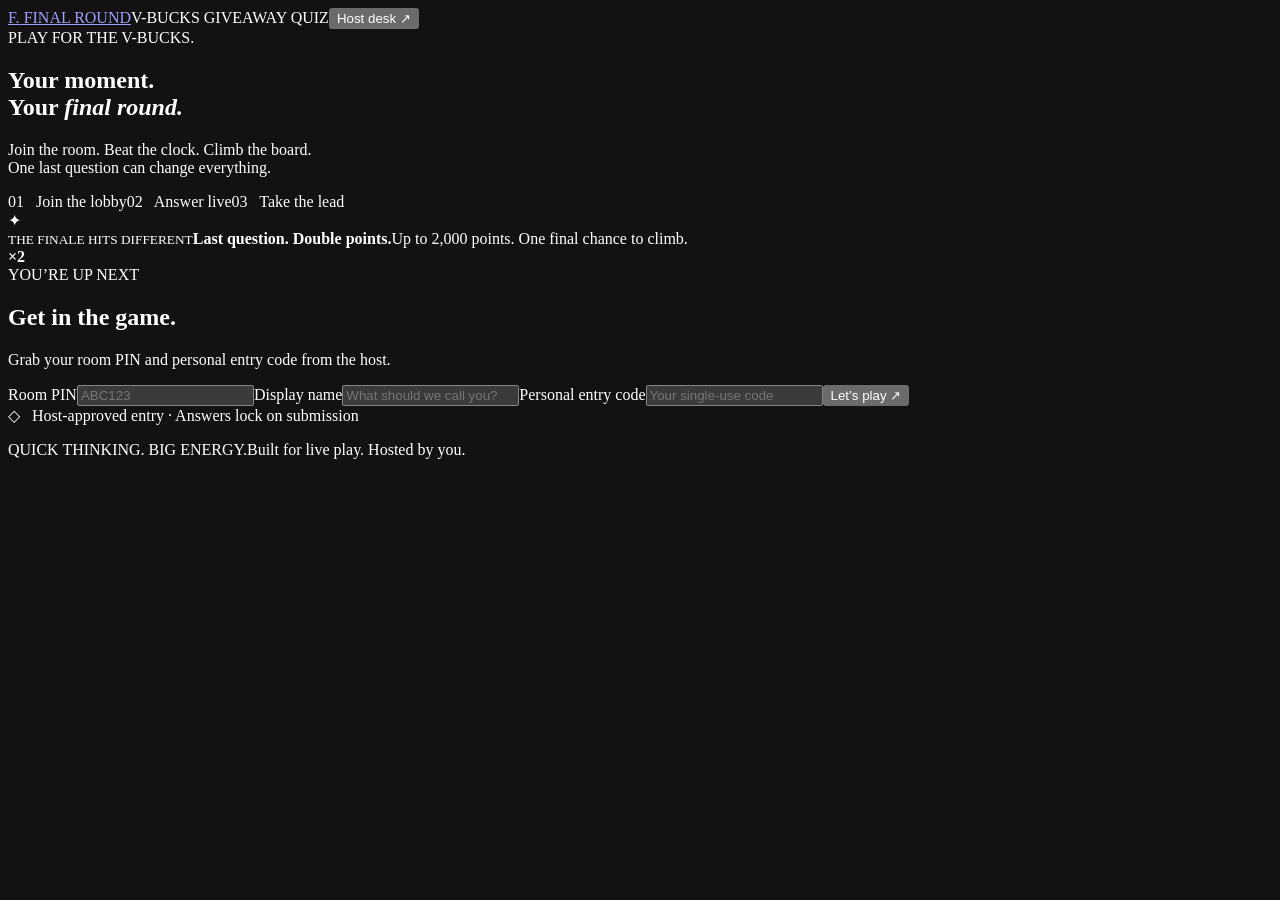
==== docs/index.html @ ccf42972 "Create index.html" ====
<!doctype html>
<html lang="en"><head><meta charset="utf-8"><meta name="viewport" content="width=device-width, initial-scale=1"><meta name="color-scheme" content="dark"><title>Final Round — Giveaway night</title><link rel="stylesheet" href="style.css"></head>
<body><header><a class="brand" href="./"><span class="logo">F.</span> FINAL ROUND</a><span class="pill">V-BUCKS GIVEAWAY QUIZ</span><button id="hostToggle" class="quiet">Host desk ↗</button></header>
<main><section id="landing"><div class="intro"><div class="eyebrow"><i></i> PLAY FOR THE V-BUCKS.</div><h1>Your moment.<br>Your <em>final round.</em></h1><p>Join the room. Beat the clock. Climb the board.<br>One last question can change everything.</p><div class="featureline"><span>01 &nbsp; Join the lobby</span><span>02 &nbsp; Answer live</span><span>03 &nbsp; Take the lead</span></div><div class="finalcard"><span class="star">✦</span><div><small>THE FINALE HITS DIFFERENT</small><strong>Last question. Double points.</strong><span>Up to 2,000 points. One final chance to climb.</span></div><b>×2</b></div></div>
<div class="joincard"><div class="eyebrow">YOU’RE UP NEXT</div><h2>Get in the game.</h2><p>Grab your room PIN and personal entry code from the host.</p><form id="joinForm"><label>Room PIN<input id="pin" placeholder="ABC123" maxlength="6" pattern="[A-Za-z0-9]{6}" required autocomplete="off"></label><label>Display name<input id="name" placeholder="What should we call you?" maxlength="24" minlength="2" required autocomplete="nickname"></label><label>Personal entry code<input id="entry" placeholder="Your single-use code" maxlength="12" required autocomplete="off"></label><button class="primary">Let’s play <span>↗</span></button></form><div class="secure">◇ &nbsp; Host-approved entry · Answers lock on submission</div><p id="setupNote" class="small"></p></div></section>
<section id="host" hidden><div class="sectionhead"><div><div class="eyebrow">THE CONTROL ROOM</div><h1>Host desk.</h1></div><button id="back" class="quiet">← Back to join</button></div><div class="hostgrid"><article class="panel"><h2>Connect your game</h2><label>Backend URL<input id="api" type="url" placeholder="https://final-round-api.example.workers.dev"></label><label>Host key<input id="hostKey" type="password" autocomplete="off" placeholder="Backend secret"></label><label>Room PIN<input id="hostPin" placeholder="ABC123" maxlength="6"></label><label>Event title<input id="eventTitle" value="V-Bucks giveaway" maxlength="80"></label><button id="connect">Open existing room</button><hr><h3>Create a room</h3><p class="small">Load private questions as JSON. Never commit your real answer key to GitHub. Entry codes are required for every player.</p><label>Question JSON<textarea id="questions" rows="7" placeholder='[{"text":"Question?","answers":["A","B","C","D"],"correct":0,"seconds":20}, …]'></textarea></label><button id="sample" class="quiet">Load practice questions</button><button id="create" class="primary">Create room ↗</button></article><article class="panel"><h2>Run of show</h2><ol class="run"><li>Prepare questions and distribute one entry code per person.</li><li>Approve the lobby and confirm the prize rules.</li><li>Start each round. Players get a shared three-second countdown.</li><li>Reveal results, then move to the next question.</li><li>Announce the double-points finale, then start it.</li><li>Export final results and verify the winner before paying.</li></ol><div class="notice">Points determine rank. This site does not collect or pay money. Publish your prize and tie rules before the event.</div><p class="small">Rank: points → correct answers → fastest cumulative response time. Exact metric ties require host review. Names only order the display.</p></article></div></section>
<section id="game" hidden aria-live="polite"><div id="gameBody"></div></section>
<div id="error" role="alert" hidden></div></main><footer><span>QUICK THINKING. BIG ENERGY.</span><span>Built for live play. Hosted by you.</span></footer><script src="config.js"></script><script src="app.js" defer></script></body></html>
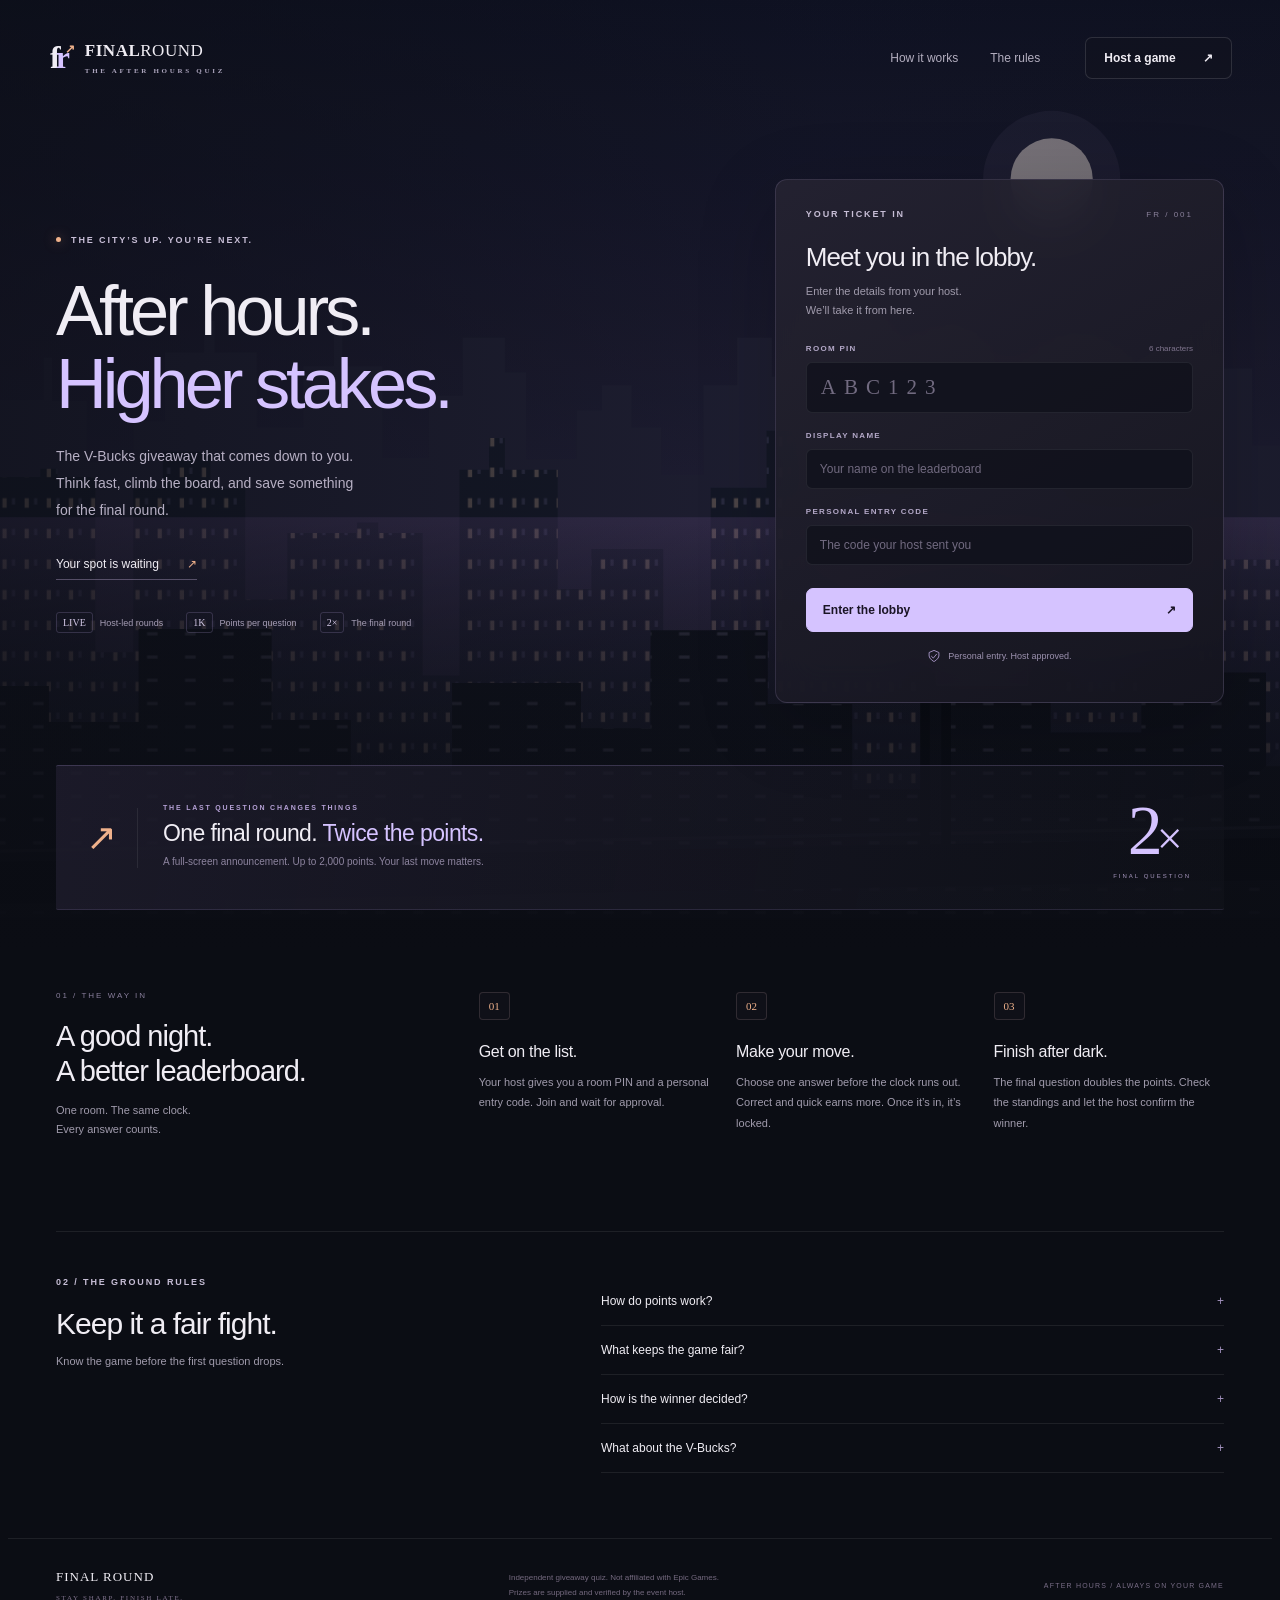
==== commit 8a014898: "Update index.html" ====
--- a/docs/index.html
+++ b/docs/index.html
@@ -1,8 +1,16 @@
 <!doctype html>
-<html lang="en"><head><meta charset="utf-8"><meta name="viewport" content="width=device-width, initial-scale=1"><meta name="color-scheme" content="dark"><title>Final Round — Giveaway night</title><link rel="stylesheet" href="style.css"></head>
-<body><header><a class="brand" href="./"><span class="logo">F.</span> FINAL ROUND</a><span class="pill">V-BUCKS GIVEAWAY QUIZ</span><button id="hostToggle" class="quiet">Host desk ↗</button></header>
-<main><section id="landing"><div class="intro"><div class="eyebrow"><i></i> PLAY FOR THE V-BUCKS.</div><h1>Your moment.<br>Your <em>final round.</em></h1><p>Join the room. Beat the clock. Climb the board.<br>One last question can change everything.</p><div class="featureline"><span>01 &nbsp; Join the lobby</span><span>02 &nbsp; Answer live</span><span>03 &nbsp; Take the lead</span></div><div class="finalcard"><span class="star">✦</span><div><small>THE FINALE HITS DIFFERENT</small><strong>Last question. Double points.</strong><span>Up to 2,000 points. One final chance to climb.</span></div><b>×2</b></div></div>
-<div class="joincard"><div class="eyebrow">YOU’RE UP NEXT</div><h2>Get in the game.</h2><p>Grab your room PIN and personal entry code from the host.</p><form id="joinForm"><label>Room PIN<input id="pin" placeholder="ABC123" maxlength="6" pattern="[A-Za-z0-9]{6}" required autocomplete="off"></label><label>Display name<input id="name" placeholder="What should we call you?" maxlength="24" minlength="2" required autocomplete="nickname"></label><label>Personal entry code<input id="entry" placeholder="Your single-use code" maxlength="12" required autocomplete="off"></label><button class="primary">Let’s play <span>↗</span></button></form><div class="secure">◇ &nbsp; Host-approved entry · Answers lock on submission</div><p id="setupNote" class="small"></p></div></section>
-<section id="host" hidden><div class="sectionhead"><div><div class="eyebrow">THE CONTROL ROOM</div><h1>Host desk.</h1></div><button id="back" class="quiet">← Back to join</button></div><div class="hostgrid"><article class="panel"><h2>Connect your game</h2><label>Backend URL<input id="api" type="url" placeholder="https://final-round-api.example.workers.dev"></label><label>Host key<input id="hostKey" type="password" autocomplete="off" placeholder="Backend secret"></label><label>Room PIN<input id="hostPin" placeholder="ABC123" maxlength="6"></label><label>Event title<input id="eventTitle" value="V-Bucks giveaway" maxlength="80"></label><button id="connect">Open existing room</button><hr><h3>Create a room</h3><p class="small">Load private questions as JSON. Never commit your real answer key to GitHub. Entry codes are required for every player.</p><label>Question JSON<textarea id="questions" rows="7" placeholder='[{"text":"Question?","answers":["A","B","C","D"],"correct":0,"seconds":20}, …]'></textarea></label><button id="sample" class="quiet">Load practice questions</button><button id="create" class="primary">Create room ↗</button></article><article class="panel"><h2>Run of show</h2><ol class="run"><li>Prepare questions and distribute one entry code per person.</li><li>Approve the lobby and confirm the prize rules.</li><li>Start each round. Players get a shared three-second countdown.</li><li>Reveal results, then move to the next question.</li><li>Announce the double-points finale, then start it.</li><li>Export final results and verify the winner before paying.</li></ol><div class="notice">Points determine rank. This site does not collect or pay money. Publish your prize and tie rules before the event.</div><p class="small">Rank: points → correct answers → fastest cumulative response time. Exact metric ties require host review. Names only order the display.</p></article></div></section>
-<section id="game" hidden aria-live="polite"><div id="gameBody"></div></section>
-<div id="error" role="alert" hidden></div></main><footer><span>QUICK THINKING. BIG ENERGY.</span><span>Built for live play. Hosted by you.</span></footer><script src="config.js"></script><script src="app.js" defer></script></body></html>
+<html lang="en"><head><meta charset="utf-8"><meta name="viewport" content="width=device-width, initial-scale=1"><meta name="color-scheme" content="dark"><meta name="referrer" content="no-referrer"><meta http-equiv="Content-Security-Policy" content="default-src 'self'; script-src 'self'; style-src 'self' 'unsafe-inline' https://fonts.googleapis.com; font-src 'self' https://fonts.gstatic.com; img-src 'self' data:; connect-src https: http://localhost:*; base-uri 'self'; form-action 'none'; object-src 'none'"><meta name="description" content="Final Round. A live V-Bucks giveaway quiz after dark. Join your host, beat the clock, and take on the double-points finale."><title>Final Round — After hours. Higher stakes.</title><link rel="stylesheet" href="style.css"></head>
+<body>
+<div class="city-backdrop" aria-hidden="true"><svg viewBox="0 0 1600 900" preserveAspectRatio="xMidYMid slice"><defs><linearGradient id="sky" x2="0" y2="1"><stop stop-color="#101326"/><stop offset=".57" stop-color="#26233d"/><stop offset="1" stop-color="#75566b"/></linearGradient><linearGradient id="fog" x2="0" y2="1"><stop stop-color="#ac79d9" stop-opacity=".18"/><stop offset="1" stop-color="#0b0d16" stop-opacity="0"/></linearGradient><pattern id="windows" width="21" height="29" patternUnits="userSpaceOnUse"><rect width="4" height="9" x="7" y="8" fill="#d5b49a" opacity=".4"/><rect width="3" height="6" x="16" y="8" fill="#9f96d0" opacity=".2"/></pattern><pattern id="grid" width="36" height="22" patternUnits="userSpaceOnUse"><rect x="9" y="5" width="10" height="3" fill="#b8add8" opacity=".24"/></pattern><filter id="glow"><feGaussianBlur stdDeviation="3"/></filter></defs><rect width="1600" height="900" fill="url(#sky)"/><circle cx="1190" cy="170" r="39" fill="#ded5cf" opacity=".64"/><circle cx="1190" cy="170" r="65" fill="#e5c4f0" opacity=".055"/><path d="M0 [base64]" fill="#24243a"/><path d="M0 [base64]" fill="#171b2c"/><path d="M0 [base64]" fill="url(#windows)"/><rect x="0" y="490" width="1600" height="410" fill="url(#fog)"/><path d="M0 713H100V650H240V684H325V596H451V682H526V728H622V647H744V690H810V597H921V667H1001V748H1066V618H1189V694H1275V637H1393V726H1471V666H1600V900H0Z" fill="#10131e"/><path d="M0 713H100V650H240V684H325V596H451V682H526V728H622V647H744V690H810V597H921V667H1001V748H1066V618H1189V694H1275V637H1393V726H1471V666H1600V900H0Z" fill="url(#grid)"/><path d="M0 810L1600 780" stroke="#b0a0cf" stroke-opacity=".13" stroke-width="3"/><path d="M0 840L1600 810" stroke="#060811" stroke-width="40"/><path d="M1070 620V800M1090 620V800M1070 646H1190" stroke="#080b13" stroke-width="9"/><rect x="1080" y="615" width="89" height="35" rx="2" fill="#282039"/><text x="1124" y="638" text-anchor="middle" font-size="15" letter-spacing="4" fill="#e8b9d1" font-family="monospace">AFTER</text><rect x="1081" y="617" width="86" height="32" fill="none" stroke="#e6a2c9" stroke-opacity=".5"/><rect x="1081" y="617" width="86" height="32" fill="none" stroke="#e6a2c9" filter="url(#glow)"/><path d="M0 870H1600V900H0Z" fill="#080a10"/></svg></div>
+<header><a class="brand" href="./" aria-label="Final Round home"><span class="logo">f<span>r</span><i>↗</i></span><span>FINAL<span class="brand-light">ROUND</span><small>THE AFTER HOURS QUIZ</small></span></a><nav aria-label="Main navigation"><a href="#how">How it works</a><a href="#rules">The rules</a></nav><button id="hostToggle" class="quiet">Host a game <span>↗</span></button></header>
+<main>
+<section id="landing"><div class="hero"><div class="intro"><div class="eyebrow"><i></i> THE CITY’S UP. YOU’RE NEXT.</div><h1>After hours.<br><em>Higher stakes.</em></h1><p class="lede">The V-Bucks giveaway that comes down to you.<br>Think fast, climb the board, and save something<br class="desktop"> for the final round.</p><a class="textlink" href="#join">Your spot is waiting <span>↗</span></a><div class="hero-meta"><span><b>LIVE</b> Host-led rounds</span><span><b>1K</b> Points per question</span><span><b>2×</b> The final round</span></div></div>
+<div class="joincard" id="join"><div class="cardtop"><span class="eyebrow">YOUR TICKET IN</span><span class="ticket">FR / 001</span></div><h2>Meet you in the lobby.</h2><p>Enter the details from your host.<br>We’ll take it from here.</p><form id="joinForm"><label for="pin">ROOM PIN <span>6 characters</span></label><input id="pin" placeholder="ABC123" maxlength="6" pattern="[A-Za-z0-9]{6}" required autocomplete="off" spellcheck="false" autocapitalize="characters"><label for="name">DISPLAY NAME</label><input id="name" placeholder="Your name on the leaderboard" maxlength="24" minlength="2" required autocomplete="nickname"><label for="entry">PERSONAL ENTRY CODE</label><input id="entry" placeholder="The code your host sent you" maxlength="12" required autocomplete="off" spellcheck="false" autocapitalize="characters"><button class="primary" id="joinButton">Enter the lobby <span>↗</span></button></form><div class="secure"><svg viewBox="0 0 20 20" aria-hidden="true"><path d="M10 2 17 5v5c0 4-7 8-7 8S3 14 3 10V5Z"/><path d="m6 10 3 3 5-6"/></svg><span>Personal entry. Host approved.</span></div><p id="setupNote" class="connection"></p></div></div>
+<div class="final-strip"><div class="final-icon">↗</div><div class="final-copy"><span class="eyebrow">THE LAST QUESTION CHANGES THINGS</span><h2>One final round. <em>Twice the points.</em></h2><p>A full-screen announcement. Up to 2,000 points. Your last move matters.</p></div><div class="double"><strong>2<span>×</span></strong><span>FINAL QUESTION</span></div></div>
+<section class="how-section" id="how"><div class="sectionlabel"><span>01 / THE WAY IN</span><h2>A good night.<br>A better leaderboard.</h2><p>One room. The same clock.<br>Every answer counts.</p></div><div class="steps"><article><span class="stepno">01</span><h3>Get on the list.</h3><p>Your host gives you a room PIN and a personal entry code. Join and wait for approval.</p></article><article><span class="stepno">02</span><h3>Make your move.</h3><p>Choose one answer before the clock runs out. Correct and quick earns more. Once it’s in, it’s locked.</p></article><article><span class="stepno">03</span><h3>Finish after dark.</h3><p>The final question doubles the points. Check the standings and let the host confirm the winner.</p></article></div></section>
+<section class="rules-section" id="rules"><div><span class="eyebrow">02 / THE GROUND RULES</span><h2>Keep it a fair fight.</h2><p>Know the game before the first question drops.</p></div><div class="accordions"><details><summary>How do points work?<span>+</span></summary><p>A correct answer earns up to 1,000 points. Faster correct answers earn more: points = round((1 − response time ÷ question time ÷ 2) × 1,000). Wrong or missed answers earn zero. The final question uses 2,000 instead.</p></details><details><summary>What keeps the game fair?<span>+</span></summary><p>Personal single-use codes, host approval, shuffled answer positions, server-set deadlines, and one locked submission per round. Correct answers stay private until the reveal. Outside help and extra devices can’t be reliably detected; play on your own.</p></details><details><summary>How is the winner decided?<span>+</span></summary><p>Players rank by points, then correct answers, then fastest total response time. Exact ties require host review. Network delay affects speed scores. The host must announce prize value, eligibility and tie rules before starting.</p></details><details><summary>What about the V-Bucks?<span>+</span></summary><p>The host provides and delivers the prize outside this site. The final round doubles quiz points, not the V-Bucks amount. No payment or Epic Games sign-in is required here. Never share your Epic password or verification codes.</p></details></div></section>
+</section>
+<section id="host" hidden><div class="sectionhead"><div><div class="eyebrow">THE OTHER SIDE OF THE NIGHT</div><h1>Run the room.</h1><p>A quiet desk for a loud finale.</p></div><button id="back" class="quiet">← Back to the lobby</button></div><div class="hostgrid"><article class="panel"><div class="panel-title"><span class="stepno">01</span><h2>Set the scene.</h2></div><label for="eventTitle">EVENT NAME</label><input id="eventTitle" value="V-Bucks after hours" maxlength="80"><label for="hostPin">ROOM PIN</label><div class="inputpair"><input id="hostPin" placeholder="ABC123" maxlength="6" autocomplete="off"><button id="generatePin" class="quiet" type="button">Generate ↻</button></div><details class="connection-settings" open><summary>Host connection <span>+</span></summary><p class="small">Your private host key is kept in this tab’s memory. Keep this screen off stream.</p><label for="api">LIVE SERVER URL</label><input id="api" type="url" placeholder="https://your-live-server.workers.dev"><label for="hostKey">PRIVATE HOST KEY</label><input id="hostKey" type="password" autocomplete="off" placeholder="Enter your private host key"></details><button id="connect" class="quiet full">Resume an existing room ↗</button></article><article class="panel"><div class="panel-title"><span class="stepno">02</span><h2>Build the night.</h2></div><p class="small">Add 2–50 questions. Select the correct answer and a timer for each. Your last question automatically becomes the double-points finale.</p><div class="editor-toolbar"><button id="sample" class="quiet">Use practice questions</button><button id="importQuestions" class="quiet">Import questions</button><input id="questionFile" type="file" accept="application/json,.json" hidden></div><div id="questionEditor"></div><button id="addQuestion" class="quiet full">+ Add a question</button><div class="editor-bottom"><span id="questionCount" class="small"></span><button id="create" class="primary">Open the lobby <span>↗</span></button></div></article></div><div class="host-note"><span>◇</span><p>Create your lobby, give each person one entry code, approve the list, and start the quiz. Confirm the V-Bucks prize and tie rules with your players first.</p></div></section>
+<section id="game" hidden aria-live="polite"><div id="connectionStatus" class="connection-state" role="status"></div><div id="gameBody"></div></section>
+<div id="error" role="alert" hidden><span id="errorText"></span><button id="dismissError" aria-label="Dismiss message">×</button></div></main>
+<footer><a class="footer-brand" href="./">FINAL ROUND<span>STAY SHARP. FINISH LATE.</span></a><p>Independent giveaway quiz. Not affiliated with Epic Games.<br>Prizes are supplied and verified by the event host.</p><span class="footer-time">AFTER HOURS / ALWAYS ON YOUR GAME</span></footer><script src="config.js"></script><script src="app.js" defer></script></body></html>
--- a/docs/style.css
+++ b/docs/style.css
@@ -0,0 +1,2 @@
+@import url('https://fonts.googleapis.com/css2?family=DM+Sans:wght@400;500;600;700&family=Space+Grotesk:wght@400;500;600;700&display=swap');
+:root{font-family:'DM Sans',sans-serif;background:#0b0d14;color:#f0edf4;--accent:#d5c3ff;--lime:var(--accent);--orange:#efb18b;--muted:#a09bac;--line:#ffffff14;--panel:#14151eea;color-scheme:dark}*{box-sizing:border-box}html{scroll-behavior:smooth;scroll-padding-top:25px}body{margin:0;background:#0b0d14}button,input,textarea,select{font:inherit}button,a,input,textarea,select,summary{outline-offset:5px}button:focus-visible,a:focus-visible,summary:focus-visible{outline:2px solid var(--accent)}button{cursor:pointer;border:1px solid #ffffff20;background:#242331;color:#f0edf4;border-radius:7px;padding:13px 18px;font-size:13px;font-weight:600;transition:background .18s,transform .18s}button:hover{background:#343044;transform:translateY(-1px)}button:disabled{opacity:.45;cursor:default;transform:none}a{color:inherit;text-decoration:none}[hidden]{display:none!important}.city-backdrop{position:absolute;inset:0 0 auto;height:950px;overflow:hidden;pointer-events:none}.city-backdrop svg{width:100%;height:100%;opacity:.9}.city-backdrop:after{content:'';position:absolute;inset:0;background:linear-gradient(90deg,#0b0d149c,#0b0d1420 65%,#0b0d1440),linear-gradient(0deg,#0b0d14 0%,transparent 45%)}header{height:116px;max-width:1360px;margin:auto;padding:30px 48px;display:flex;align-items:center;position:relative;gap:45px}.brand{display:flex;align-items:center;gap:13px;font-family:'Space Grotesk';font-size:17px;font-weight:700;letter-spacing:.5px}.brand-light{font-weight:400}.brand small{display:block;font-family:'DM Sans';font-size:7px;letter-spacing:2.7px;color:#aaa3bb;margin-top:6px}.logo{position:relative;display:flex;align-items:center;font-size:32px;letter-spacing:-5px;padding:0 7px 3px 2px;line-height:40px}.logo span{color:var(--accent)}.logo i{font-style:normal;font-size:12px;position:absolute;right:-3px;top:-8px;letter-spacing:0;color:var(--orange)}nav{margin-left:auto;display:flex;gap:32px;font-size:12px;color:#b3aebf}nav a:hover{color:#fff}.quiet{background:#12131d55;border-color:#ffffff20;font-size:12px}.quiet:hover{background:#2c2738}.quiet span{margin-left:24px}main{max-width:1264px;margin:auto;padding:25px 48px 0;position:relative}.hero{display:grid;grid-template-columns:1.4fr 1fr;gap:90px;align-items:center;min-height:620px;padding:35px 0 55px}.intro{padding-bottom:14px}.eyebrow{font-size:9px;font-weight:600;letter-spacing:1.9px;color:#c7bed6;display:flex;align-items:center;gap:10px}.eyebrow i{height:5px;width:5px;border-radius:50%;background:var(--orange);box-shadow:0 0 12px #ffb58680}h1,h2,h3{font-family:'Space Grotesk',sans-serif;font-weight:500}h1{font-size:clamp(50px,5.5vw,76px);line-height:1.04;letter-spacing:-4px;margin:29px 0 23px}h1 em{font-style:normal;color:var(--accent)}p{font-size:14px;line-height:1.8;color:var(--muted)}.lede{font-size:14px;line-height:1.9;color:#b7b0c4}.textlink{display:inline-flex;gap:28px;font-size:12px;border-bottom:1px solid #b3a4cb66;padding:8px 0;margin:12px 0 32px}.textlink span{color:var(--orange)}.hero-meta{display:flex;gap:23px;font-size:9px;color:#a49cb4}.hero-meta span{display:flex;align-items:center;gap:7px}.hero-meta b{font-family:'Space Grotesk';font-size:10px;font-weight:500;color:#d1c6e4;border:1px solid #9383b344;padding:4px 6px;border-radius:3px}.joincard{background:linear-gradient(150deg,#252331ec,#15151feb);border:1px solid #b3a3d52e;border-radius:12px;padding:29px 30px;box-shadow:0 20px 80px #0003;backdrop-filter:blur(20px)}.cardtop{display:flex;align-items:center;justify-content:space-between}.ticket{font-size:8px;color:#8a819b;letter-spacing:2px}.joincard h2{font-size:26px;letter-spacing:-1px;margin:23px 0 9px}.joincard>p{font-size:11px;line-height:1.7;margin:0 0 24px}.joincard label,label{display:block;font-size:8px;font-weight:600;letter-spacing:1.3px;color:#b4a9c8;margin:18px 0 9px}label>span{float:right;text-transform:none;font-size:8px;letter-spacing:0;font-weight:400;color:#80768f}input,textarea,select{display:block;width:100%;background:#10111bbb;border:1px solid #ffffff13;border-radius:6px;padding:12px 13px;color:#e9e3f5;font-size:12px}input::placeholder,textarea::placeholder{color:#716a80}#pin{text-transform:uppercase;font-family:'Space Grotesk';font-size:21px;letter-spacing:8px;padding:12px 14px}input:focus,textarea:focus,select:focus{outline:1px solid #d5c3ff88;border-color:#d5c3ff88}.primary{background:var(--accent);border-color:var(--accent);color:#1a1425;display:flex;align-items:center;justify-content:space-between;gap:32px}.primary:hover{background:#e2d6ff}.joincard .primary{width:100%;margin-top:23px;font-size:12px;padding:14px 16px}.secure{display:flex;align-items:center;justify-content:center;gap:7px;font-size:9px;color:#9c92af;margin-top:17px}.secure svg{width:14px;height:14px;fill:none;stroke:#b6a2d7;stroke-width:1.2}.connection{font-size:9px!important;text-align:center;margin:10px 0 0!important;color:#8f839f!important}.final-strip{display:flex;align-items:center;gap:25px;border-top:1px solid #b29cdd3b;border-bottom:1px solid #b29cdd26;background:linear-gradient(100deg,#232032aa,#12141c88);padding:30px 33px;margin:4px 0 74px;border-radius:2px}.final-icon{font-size:37px;color:var(--orange);width:49px;height:60px;display:flex;align-items:center;justify-content:center;border-right:1px solid var(--line);padding-right:24px}.final-copy .eyebrow{font-size:7px;letter-spacing:1.8px;color:#b5a1d6}.final-copy h2{font-size:23px;letter-spacing:-.6px;margin:9px 0 6px}.final-copy h2 em{font-style:normal;color:var(--accent)}.final-copy p{font-size:10px;margin:0;color:#8d849f}.double{margin-left:auto;display:grid;text-align:center}.double strong{font-family:'Space Grotesk';font-weight:400;font-size:70px;color:var(--accent);letter-spacing:-6px;line-height:1}.double strong span{font-size:46px}.double>span{font-size:6px;letter-spacing:2px;color:#a898c0;margin-top:7px}.how-section{display:grid;grid-template-columns:1fr 2fr;gap:50px;margin-bottom:80px}.sectionlabel>span{font-size:8px;letter-spacing:2px;color:#887e9b}.sectionlabel h2{font-size:29px;letter-spacing:-1px;line-height:1.2;margin:17px 0 12px}.sectionlabel p{font-size:11px}.steps{display:grid;grid-template-columns:repeat(3,1fr);gap:27px;padding-top:8px}.stepno{font-family:'Space Grotesk';font-size:11px;color:var(--orange);border:1px solid #d2b2b02b;background:#d6a1c206;padding:7px 9px;border-radius:4px;display:inline-block}.steps h3{font-size:16px;letter-spacing:-.3px;margin:23px 0 10px}.steps p{font-size:11px;line-height:1.85}.rules-section{border-top:1px solid var(--line);display:grid;grid-template-columns:1fr 1.4fr;gap:100px;padding:45px 0 65px}.rules-section h2{font-size:30px;letter-spacing:-1px;margin:20px 0 10px}.rules-section>div>p{font-size:11px}.accordions details{border-bottom:1px solid var(--line)}summary{list-style:none;cursor:pointer;display:flex;justify-content:space-between;align-items:center;gap:20px;padding:17px 0;font-size:12px}summary::-webkit-details-marker{display:none}summary span{color:#a392be}details[open]>summary span{transform:rotate(45deg)}details p{font-size:11px;margin-top:0;line-height:1.85}.sectionhead{display:flex;align-items:center;justify-content:space-between;margin:25px 0 35px}.sectionhead h1{font-size:54px;letter-spacing:-2px;margin:18px 0 12px}.sectionhead p{margin:0;font-size:12px}.hostgrid{display:grid;grid-template-columns:.8fr 1.2fr;gap:24px;align-items:start}.panel{border:1px solid #b19ad72b;background:#14151eea;border-radius:12px;padding:28px;backdrop-filter:blur(18px)}.panel-title{display:flex;align-items:center;gap:13px;margin-bottom:23px}.panel-title h2{font-size:23px;letter-spacing:-.6px;margin:0}.panel button{margin-top:9px}.panel .small{font-size:11px!important}.inputpair{display:flex;gap:9px}.inputpair button{margin:0;white-space:nowrap}.inputpair input{letter-spacing:3px;text-transform:uppercase}.connection-settings{margin-top:22px;border-top:1px solid var(--line);padding-bottom:16px}.connection-settings summary{color:#c1b4d4}.full{width:100%}.editor-toolbar{display:flex;gap:8px;margin:15px 0 22px}.editor-toolbar button{font-size:10px;padding:9px 11px}.question-edit{border:1px solid var(--line);padding:17px;border-radius:8px;background:#0c0f1780;margin:16px 0}.qheading{display:flex;align-items:center;justify-content:space-between}.qheading strong{font-family:'Space Grotesk';font-size:12px;font-weight:500}.qheading .qremove{padding:2px 8px;background:transparent;border:0;margin:0;color:#b1a3c1}.qtag{font-size:7px;letter-spacing:1px;color:var(--orange);margin-left:8px}.qanswers{display:grid;grid-template-columns:1fr 1fr;gap:8px;margin:12px 0}.qanswer{display:flex;align-items:center;border:1px solid var(--line);border-radius:5px;background:#10131b}.qanswer:has(input[type=radio]:checked){border-color:#b29adc88;background:#2c233b}.qanswer input[type=radio]{width:13px;margin:0 0 0 10px;accent-color:#cfb5ff}.qanswer input[type=text]{border:0;background:transparent;padding:10px;font-size:10px}.qfooter{display:flex;align-items:center;justify-content:space-between;font-size:8px;color:#8c7f9f;gap:10px}.qfooter select{width:95px;padding:7px;font-size:10px}.editor-bottom{display:flex;justify-content:space-between;align-items:center;border-top:1px solid var(--line);margin-top:20px;padding-top:15px}.small{font-size:12px!important}.host-note{display:flex;align-items:center;gap:18px;margin:22px 0 55px;border:1px solid var(--line);padding:13px 20px;background:#13141c}.host-note span{font-size:25px;color:var(--accent)}.host-note p{font-size:11px;margin:0}.connection-state{font-size:10px;color:#aea2bf;min-height:16px;text-align:right}.topline{display:flex;justify-content:space-between;align-items:center;color:#a89dbb;font-size:11px;margin:24px 0;border-bottom:1px solid var(--line);padding-bottom:20px}.topline b{color:var(--accent);letter-spacing:2px}.center{text-align:center;padding:45px 0}.center .eyebrow{justify-content:center}.center h1{letter-spacing:-2px}.center p{color:#a99cba}.huge{font-family:'Space Grotesk';font-weight:400;font-size:clamp(90px,17vw,180px);color:var(--accent);line-height:1}.finale{background:radial-gradient(ellipse,#8d66d033,transparent 65%);animation:arrive .6s ease-out}.finale h1{font-size:clamp(44px,7vw,85px);text-shadow:0 0 80px #ba8dff30}.pill{display:inline-block;border:1px solid #b79acb40;font-size:8px;letter-spacing:2px;padding:10px 15px;border-radius:20px;color:#b6a0ca}.question{font-size:clamp(27px,4vw,46px);letter-spacing:-1.5px;text-align:center;max-width:900px;margin:45px auto}.answers{display:grid;grid-template-columns:1fr 1fr;gap:16px;margin:32px auto}.answer{min-height:100px;text-align:left;display:flex;align-items:center;gap:20px;background:#1b1a28ee;font-size:17px;border:1px solid #b39bd43b;backdrop-filter:blur(12px)}.answer:hover{background:#32283f}.answer span{color:var(--accent);font-size:25px}.answer:nth-child(2) span{color:var(--orange)}.answer:nth-child(3) span{color:#9cc7d5}.answer:nth-child(4) span{color:#daa2bf}.timer{height:4px;background:#292333;border-radius:9px;overflow:hidden}.timer div{height:100%;background:linear-gradient(90deg,var(--accent),var(--orange));transition:width .15s linear}.board{max-width:760px;margin:25px auto;background:#10121bcc;border:1px solid var(--line);border-radius:10px;overflow:hidden;backdrop-filter:blur(20px)}.rankrow{display:flex;align-items:center;gap:24px;padding:18px 23px;border-bottom:1px solid var(--line);font-size:15px}.rankrow:first-child{background:linear-gradient(90deg,#4b35546b,#29203340);color:var(--accent)}.rankrow:last-child{border:0}.rankrow>span:first-child{font-family:'Space Grotesk';color:#8f7fa4;font-size:12px}.rankrow strong{margin-left:auto;font-family:'Space Grotesk';font-weight:500}.roster{display:flex;gap:10px;flex-wrap:wrap}.player{border:1px solid var(--line);background:#171823;padding:10px 16px;border-radius:8px;font-size:13px}.player button{padding:7px;margin-left:8px;font-size:10px}.codegrid{display:flex;gap:10px;flex-wrap:wrap;margin:20px 0}.codegrid code{background:#272033;color:#cfb8ee;border-radius:5px;padding:10px;user-select:all}.hostactions{display:flex;justify-content:center;flex-wrap:wrap;gap:12px;margin:28px 0 60px}#game{min-height:640px}#error{position:fixed;bottom:24px;left:50%;transform:translateX(-50%);display:flex;align-items:center;gap:18px;background:#302233;border:1px solid #ba82a888;color:#f6e8f2;padding:15px 17px 15px 23px;border-radius:9px;max-width:90vw;font-size:12px;box-shadow:0 10px 50px #0006;z-index:10}#error button{background:transparent;border:0;padding:3px 7px;font-size:20px}.footer-brand{font-family:'Space Grotesk';font-size:13px;letter-spacing:1px}.footer-brand span{display:block;font-size:7px;color:#82748f;letter-spacing:1.7px;margin-top:9px}footer{max-width:1264px;margin:auto;padding:30px 48px;border-top:1px solid var(--line);position:relative;display:flex;align-items:center;justify-content:space-between;gap:30px}footer p{font-size:8px;margin:0;color:#74697f}.footer-time{font-size:7px;letter-spacing:1.2px;color:#796d87}@keyframes arrive{from{opacity:0;transform:translateY(15px)}to{opacity:1;transform:none}}@media(min-width:1600px){.city-backdrop svg{transform:scale(1.05);transform-origin:top}.hero{min-height:650px}}@media(max-width:1000px){header{padding:25px;gap:24px}main{padding:20px 25px 0}.hero{gap:40px;grid-template-columns:1.15fr 1fr}.joincard{padding:25px}.hero-meta{gap:12px;font-size:8px}.how-section{gap:30px;grid-template-columns:1fr 2fr}.steps{gap:18px}.rules-section{gap:50px}.footer-time{display:none}h1{font-size:61px;letter-spacing:-3px}.final-copy h2{font-size:21px}.brand{font-size:15px}nav{gap:20px}.hostgrid{grid-template-columns:.8fr 1.2fr}.panel{padding:22px}}@media(max-width:720px){header{height:95px;padding:22px}.brand{font-size:13px;gap:9px}.brand small{font-size:6px;letter-spacing:1.7px}.logo{font-size:29px}nav{display:none}header>.quiet{margin-left:auto;padding:10px;font-size:10px}.quiet span{margin-left:8px}main{padding:12px 22px 0}.hero{grid-template-columns:1fr;gap:33px;padding:30px 0 35px}.intro{padding:0}.intro h1{font-size:64px;letter-spacing:-3.5px;margin:25px 0}.lede{font-size:13px}.textlink{margin:7px 0 25px}.hero-meta{gap:20px}.joincard{padding:26px;border-color:#b3a3d544}.joincard h2{font-size:27px}.city-backdrop{height:1100px}.city-backdrop svg{width:200%;margin-left:-75%}.city-backdrop:after{background:linear-gradient(0deg,#0b0d14,transparent 70%),linear-gradient(90deg,#0b0d1470,#0b0d1430)}.final-strip{padding:23px 18px;gap:15px;margin-bottom:49px}.final-icon{display:none}.final-copy .eyebrow{font-size:6px;letter-spacing:1.2px}.final-copy h2{font-size:18px;line-height:1.35;max-width:250px}.final-copy h2 em{display:block}.final-copy p{font-size:9px;max-width:240px}.double strong{font-size:56px}.double strong span{font-size:36px}.double>span{font-size:5px;letter-spacing:1px}.how-section{grid-template-columns:1fr;gap:15px;margin-bottom:45px}.sectionlabel h2{font-size:29px}.sectionlabel h2 br{display:none}.sectionlabel p{display:none}.steps{gap:18px}.steps h3{font-size:14px;margin-top:18px}.steps p{font-size:10px}.rules-section{grid-template-columns:1fr;gap:15px;padding:30px 0 40px}.rules-section h2{font-size:27px}.rules-section>div>p{margin-bottom:0}.rules-section .eyebrow{font-size:8px}footer{padding:25px 22px;gap:20px;align-items:start}footer p{font-size:7px;max-width:190px}.footer-brand{font-size:11px}.footer-brand span{font-size:5px}.hostgrid{grid-template-columns:1fr}.sectionhead{align-items:start;margin-top:25px}.sectionhead h1{font-size:43px}.sectionhead .eyebrow{font-size:7px}.sectionhead button{font-size:9px;padding:9px;margin-top:20px}.sectionhead p{font-size:11px}.answers{grid-template-columns:1fr;gap:10px}.answer{min-height:75px;font-size:15px}.center{padding:32px 0}.center h1{font-size:45px;letter-spacing:-2px}.topline{font-size:9px;gap:10px}.rankrow{font-size:13px;padding:16px}.hostactions{gap:8px}.hostactions button{font-size:11px}.qanswers{grid-template-columns:1fr}.question-edit{padding:13px}.editor-toolbar{flex-wrap:wrap}.editor-bottom{gap:12px}.editor-bottom .primary{font-size:11px;gap:18px}}@media(prefers-reduced-motion:reduce){html{scroll-behavior:auto}*,*:before,*:after{animation:none!important;transition:none!important}}
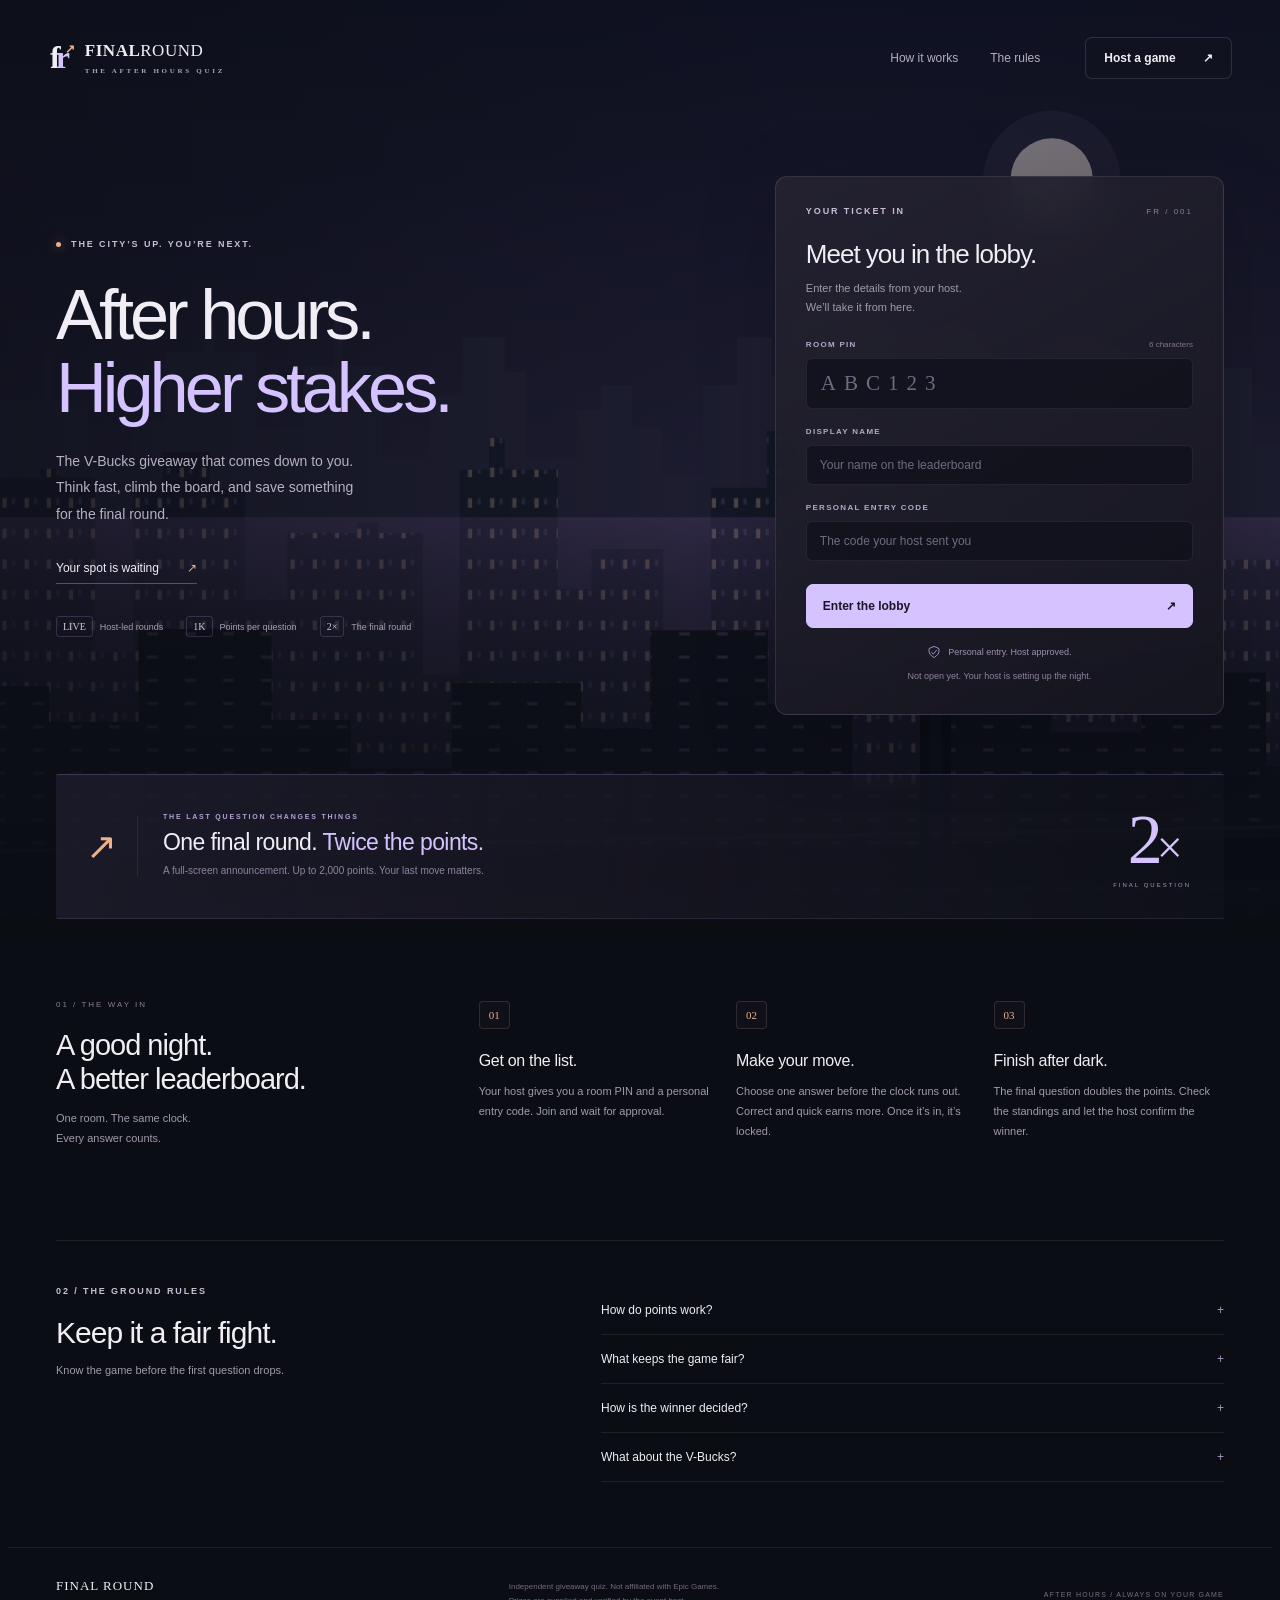
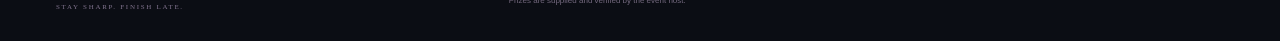
==== commit 58a3efc7: "Update index.html" ====
--- a/docs/index.html
+++ b/docs/index.html
@@ -11,6 +11,6 @@
 <section class="rules-section" id="rules"><div><span class="eyebrow">02 / THE GROUND RULES</span><h2>Keep it a fair fight.</h2><p>Know the game before the first question drops.</p></div><div class="accordions"><details><summary>How do points work?<span>+</span></summary><p>A correct answer earns up to 1,000 points. Faster correct answers earn more: points = round((1 − response time ÷ question time ÷ 2) × 1,000). Wrong or missed answers earn zero. The final question uses 2,000 instead.</p></details><details><summary>What keeps the game fair?<span>+</span></summary><p>Personal single-use codes, host approval, shuffled answer positions, server-set deadlines, and one locked submission per round. Correct answers stay private until the reveal. Outside help and extra devices can’t be reliably detected; play on your own.</p></details><details><summary>How is the winner decided?<span>+</span></summary><p>Players rank by points, then correct answers, then fastest total response time. Exact ties require host review. Network delay affects speed scores. The host must announce prize value, eligibility and tie rules before starting.</p></details><details><summary>What about the V-Bucks?<span>+</span></summary><p>The host provides and delivers the prize outside this site. The final round doubles quiz points, not the V-Bucks amount. No payment or Epic Games sign-in is required here. Never share your Epic password or verification codes.</p></details></div></section>
 </section>
 <section id="host" hidden><div class="sectionhead"><div><div class="eyebrow">THE OTHER SIDE OF THE NIGHT</div><h1>Run the room.</h1><p>A quiet desk for a loud finale.</p></div><button id="back" class="quiet">← Back to the lobby</button></div><div class="hostgrid"><article class="panel"><div class="panel-title"><span class="stepno">01</span><h2>Set the scene.</h2></div><label for="eventTitle">EVENT NAME</label><input id="eventTitle" value="V-Bucks after hours" maxlength="80"><label for="hostPin">ROOM PIN</label><div class="inputpair"><input id="hostPin" placeholder="ABC123" maxlength="6" autocomplete="off"><button id="generatePin" class="quiet" type="button">Generate ↻</button></div><details class="connection-settings" open><summary>Host connection <span>+</span></summary><p class="small">Your private host key is kept in this tab’s memory. Keep this screen off stream.</p><label for="api">LIVE SERVER URL</label><input id="api" type="url" placeholder="https://your-live-server.workers.dev"><label for="hostKey">PRIVATE HOST KEY</label><input id="hostKey" type="password" autocomplete="off" placeholder="Enter your private host key"></details><button id="connect" class="quiet full">Resume an existing room ↗</button></article><article class="panel"><div class="panel-title"><span class="stepno">02</span><h2>Build the night.</h2></div><p class="small">Add 2–50 questions. Select the correct answer and a timer for each. Your last question automatically becomes the double-points finale.</p><div class="editor-toolbar"><button id="sample" class="quiet">Use practice questions</button><button id="importQuestions" class="quiet">Import questions</button><input id="questionFile" type="file" accept="application/json,.json" hidden></div><div id="questionEditor"></div><button id="addQuestion" class="quiet full">+ Add a question</button><div class="editor-bottom"><span id="questionCount" class="small"></span><button id="create" class="primary">Open the lobby <span>↗</span></button></div></article></div><div class="host-note"><span>◇</span><p>Create your lobby, give each person one entry code, approve the list, and start the quiz. Confirm the V-Bucks prize and tie rules with your players first.</p></div></section>
-<section id="game" hidden aria-live="polite"><div id="connectionStatus" class="connection-state" role="status"></div><div id="gameBody"></div></section>
+<section id="game" hidden aria-live="polite"><button id="exitGame" class="quiet">← Join another room</button><div id="connectionStatus" class="connection-state" role="status"></div><div id="gameBody"></div></section>
 <div id="error" role="alert" hidden><span id="errorText"></span><button id="dismissError" aria-label="Dismiss message">×</button></div></main>
 <footer><a class="footer-brand" href="./">FINAL ROUND<span>STAY SHARP. FINISH LATE.</span></a><p>Independent giveaway quiz. Not affiliated with Epic Games.<br>Prizes are supplied and verified by the event host.</p><span class="footer-time">AFTER HOURS / ALWAYS ON YOUR GAME</span></footer><script src="config.js"></script><script src="app.js" defer></script></body></html>
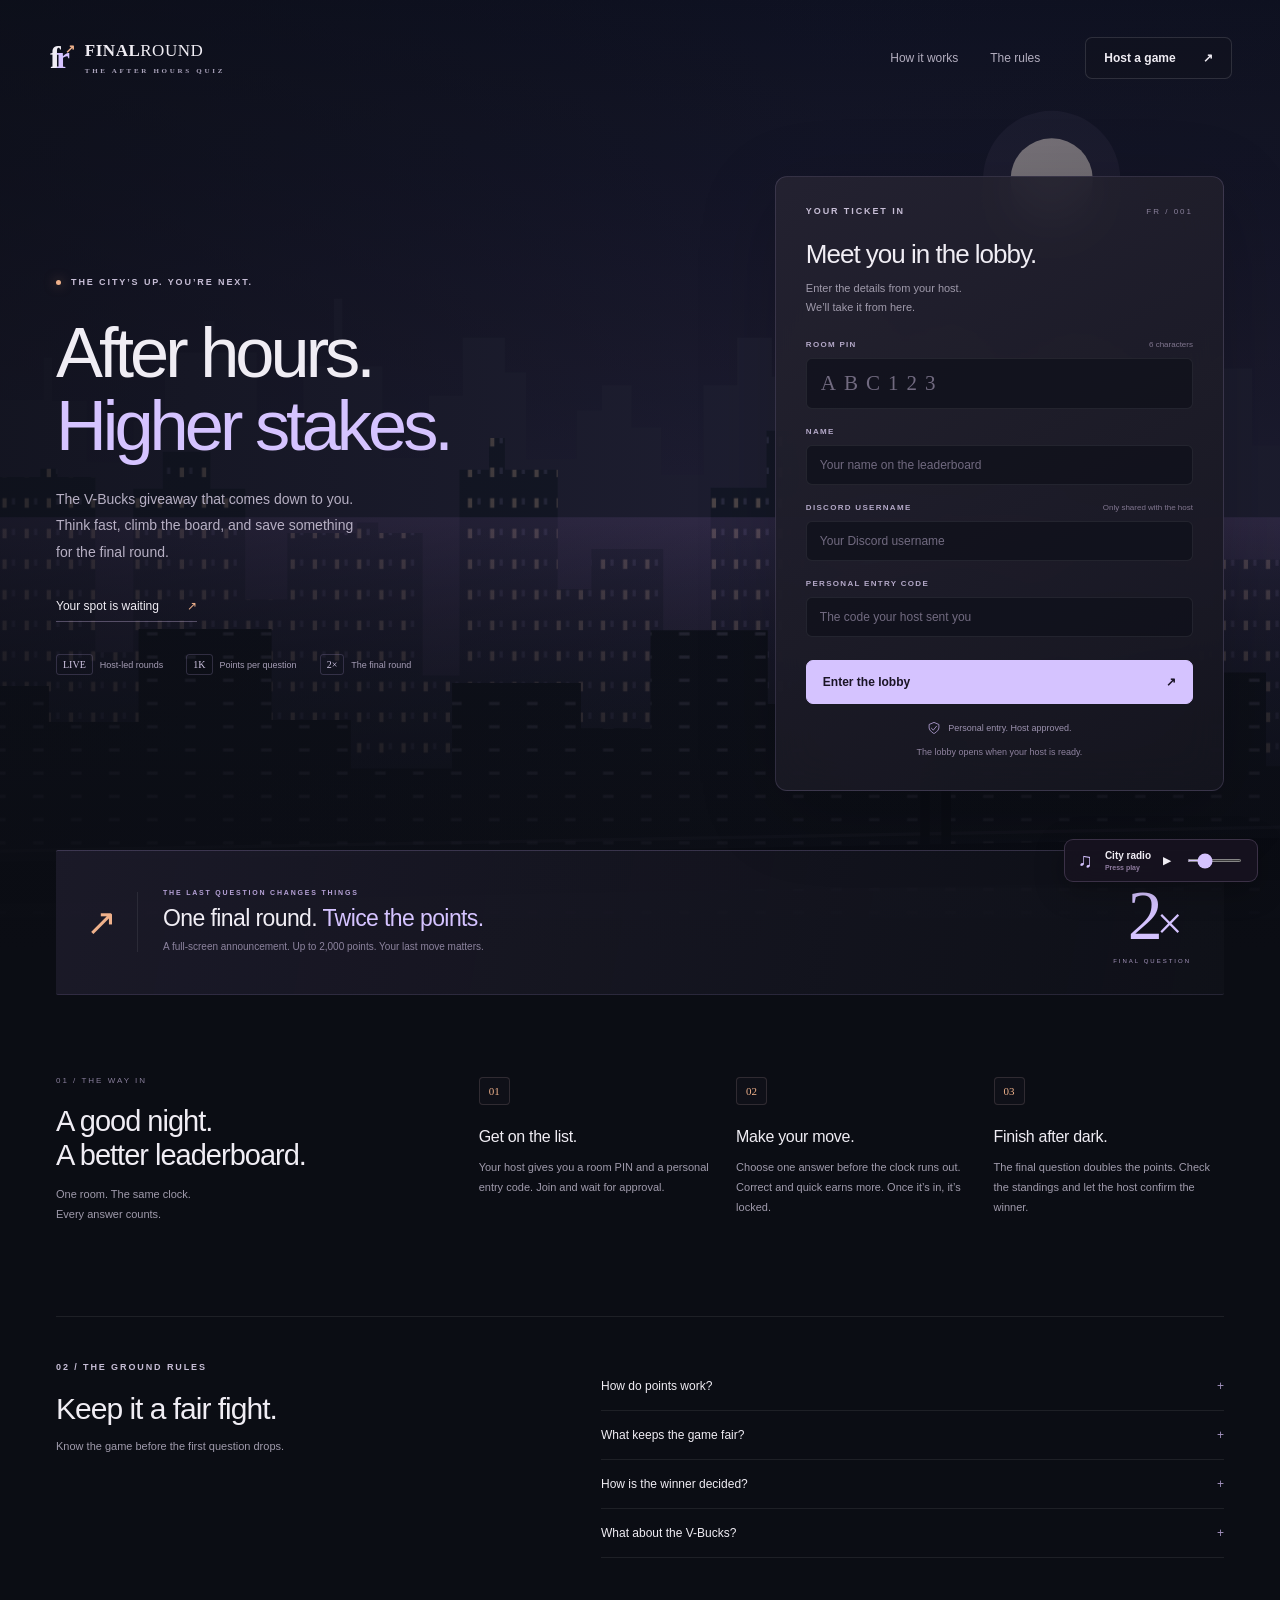
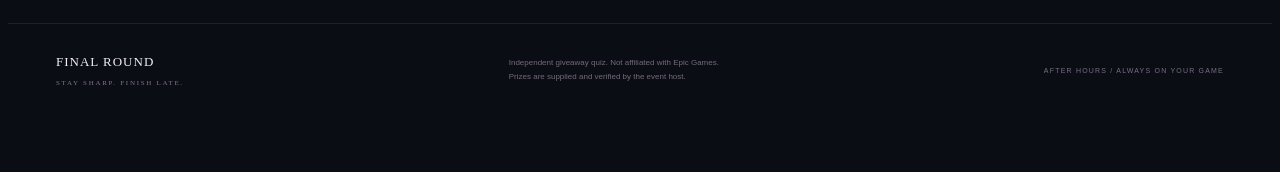
==== commit e27cc0ae: "Ask for name and Discord username and add City Radio" ====
--- a/docs/index.html
+++ b/docs/index.html
@@ -5,12 +5,12 @@
 <header><a class="brand" href="./" aria-label="Final Round home"><span class="logo">f<span>r</span><i>↗</i></span><span>FINAL<span class="brand-light">ROUND</span><small>THE AFTER HOURS QUIZ</small></span></a><nav aria-label="Main navigation"><a href="#how">How it works</a><a href="#rules">The rules</a></nav><button id="hostToggle" class="quiet">Host a game <span>↗</span></button></header>
 <main>
 <section id="landing"><div class="hero"><div class="intro"><div class="eyebrow"><i></i> THE CITY’S UP. YOU’RE NEXT.</div><h1>After hours.<br><em>Higher stakes.</em></h1><p class="lede">The V-Bucks giveaway that comes down to you.<br>Think fast, climb the board, and save something<br class="desktop"> for the final round.</p><a class="textlink" href="#join">Your spot is waiting <span>↗</span></a><div class="hero-meta"><span><b>LIVE</b> Host-led rounds</span><span><b>1K</b> Points per question</span><span><b>2×</b> The final round</span></div></div>
-<div class="joincard" id="join"><div class="cardtop"><span class="eyebrow">YOUR TICKET IN</span><span class="ticket">FR / 001</span></div><h2>Meet you in the lobby.</h2><p>Enter the details from your host.<br>We’ll take it from here.</p><form id="joinForm"><label for="pin">ROOM PIN <span>6 characters</span></label><input id="pin" placeholder="ABC123" maxlength="6" pattern="[A-Za-z0-9]{6}" required autocomplete="off" spellcheck="false" autocapitalize="characters"><label for="name">DISPLAY NAME</label><input id="name" placeholder="Your name on the leaderboard" maxlength="24" minlength="2" required autocomplete="nickname"><label for="entry">PERSONAL ENTRY CODE</label><input id="entry" placeholder="The code your host sent you" maxlength="12" required autocomplete="off" spellcheck="false" autocapitalize="characters"><button class="primary" id="joinButton">Enter the lobby <span>↗</span></button></form><div class="secure"><svg viewBox="0 0 20 20" aria-hidden="true"><path d="M10 2 17 5v5c0 4-7 8-7 8S3 14 3 10V5Z"/><path d="m6 10 3 3 5-6"/></svg><span>Personal entry. Host approved.</span></div><p id="setupNote" class="connection"></p></div></div>
+<div class="joincard" id="join"><div class="cardtop"><span class="eyebrow">YOUR TICKET IN</span><span class="ticket">FR / 001</span></div><h2>Meet you in the lobby.</h2><p>Enter the details from your host.<br>We’ll take it from here.</p><form id="joinForm"><label for="pin">ROOM PIN <span>6 characters</span></label><input id="pin" placeholder="ABC123" maxlength="6" pattern="[A-Za-z0-9]{6}" required autocomplete="off" spellcheck="false" autocapitalize="characters"><label for="name">NAME</label><input id="name" placeholder="Your name on the leaderboard" maxlength="24" minlength="2" required autocomplete="nickname"><label for="discord">DISCORD USERNAME <span>Only shared with the host</span></label><input id="discord" placeholder="Your Discord username" maxlength="37" minlength="2" required autocomplete="off" spellcheck="false"><label for="entry">PERSONAL ENTRY CODE</label><input id="entry" placeholder="The code your host sent you" maxlength="12" required autocomplete="off" spellcheck="false" autocapitalize="characters"><button class="primary" id="joinButton">Enter the lobby <span>↗</span></button></form><div class="secure"><svg viewBox="0 0 20 20" aria-hidden="true"><path d="M10 2 17 5v5c0 4-7 8-7 8S3 14 3 10V5Z"/><path d="m6 10 3 3 5-6"/></svg><span>Personal entry. Host approved.</span></div><p id="setupNote" class="connection"></p></div></div>
 <div class="final-strip"><div class="final-icon">↗</div><div class="final-copy"><span class="eyebrow">THE LAST QUESTION CHANGES THINGS</span><h2>One final round. <em>Twice the points.</em></h2><p>A full-screen announcement. Up to 2,000 points. Your last move matters.</p></div><div class="double"><strong>2<span>×</span></strong><span>FINAL QUESTION</span></div></div>
 <section class="how-section" id="how"><div class="sectionlabel"><span>01 / THE WAY IN</span><h2>A good night.<br>A better leaderboard.</h2><p>One room. The same clock.<br>Every answer counts.</p></div><div class="steps"><article><span class="stepno">01</span><h3>Get on the list.</h3><p>Your host gives you a room PIN and a personal entry code. Join and wait for approval.</p></article><article><span class="stepno">02</span><h3>Make your move.</h3><p>Choose one answer before the clock runs out. Correct and quick earns more. Once it’s in, it’s locked.</p></article><article><span class="stepno">03</span><h3>Finish after dark.</h3><p>The final question doubles the points. Check the standings and let the host confirm the winner.</p></article></div></section>
-<section class="rules-section" id="rules"><div><span class="eyebrow">02 / THE GROUND RULES</span><h2>Keep it a fair fight.</h2><p>Know the game before the first question drops.</p></div><div class="accordions"><details><summary>How do points work?<span>+</span></summary><p>A correct answer earns up to 1,000 points. Faster correct answers earn more: points = round((1 − response time ÷ question time ÷ 2) × 1,000). Wrong or missed answers earn zero. The final question uses 2,000 instead.</p></details><details><summary>What keeps the game fair?<span>+</span></summary><p>Personal single-use codes, host approval, shuffled answer positions, server-set deadlines, and one locked submission per round. Correct answers stay private until the reveal. Outside help and extra devices can’t be reliably detected; play on your own.</p></details><details><summary>How is the winner decided?<span>+</span></summary><p>Players rank by points, then correct answers, then fastest total response time. Exact ties require host review. Network delay affects speed scores. The host must announce prize value, eligibility and tie rules before starting.</p></details><details><summary>What about the V-Bucks?<span>+</span></summary><p>The host provides and delivers the prize outside this site. The final round doubles quiz points, not the V-Bucks amount. No payment or Epic Games sign-in is required here. Never share your Epic password or verification codes.</p></details></div></section>
+<section class="rules-section" id="rules"><div><span class="eyebrow">02 / THE GROUND RULES</span><h2>Keep it a fair fight.</h2><p>Know the game before the first question drops.</p></div><div class="accordions"><details><summary>How do points work?<span>+</span></summary><p>A correct answer earns up to 1,000 points. Faster correct answers earn more: points = round((1 − response time ÷ question time ÷ 2) × 1,000). Wrong or missed answers earn zero. The final question uses 2,000 instead.</p></details><details><summary>What keeps the game fair?<span>+</span></summary><p>Personal single-use codes, host approval, shuffled answer positions, server-set deadlines, and one locked submission per round. Correct answers stay private until the reveal. Outside help and extra devices can’t be reliably detected; play on your own.</p></details><details><summary>How is the winner decided?<span>+</span></summary><p>Players rank by points, then correct answers, then fastest total time on correct answers. Exact ties require host review. Network delay affects speed scores. The host must announce prize value, eligibility and tie rules before starting.</p></details><details><summary>What about the V-Bucks?<span>+</span></summary><p>The host provides and delivers the prize outside this site. The final round doubles quiz points, not the V-Bucks amount. No payment or Epic Games sign-in is required here. Never share your Epic password or verification codes.</p></details></div></section>
 </section>
 <section id="host" hidden><div class="sectionhead"><div><div class="eyebrow">THE OTHER SIDE OF THE NIGHT</div><h1>Run the room.</h1><p>A quiet desk for a loud finale.</p></div><button id="back" class="quiet">← Back to the lobby</button></div><div class="hostgrid"><article class="panel"><div class="panel-title"><span class="stepno">01</span><h2>Set the scene.</h2></div><label for="eventTitle">EVENT NAME</label><input id="eventTitle" value="V-Bucks after hours" maxlength="80"><label for="hostPin">ROOM PIN</label><div class="inputpair"><input id="hostPin" placeholder="ABC123" maxlength="6" autocomplete="off"><button id="generatePin" class="quiet" type="button">Generate ↻</button></div><details class="connection-settings" open><summary>Host connection <span>+</span></summary><p class="small">Your private host key is kept in this tab’s memory. Keep this screen off stream.</p><label for="api">LIVE SERVER URL</label><input id="api" type="url" placeholder="https://your-live-server.workers.dev"><label for="hostKey">PRIVATE HOST KEY</label><input id="hostKey" type="password" autocomplete="off" placeholder="Enter your private host key"></details><button id="connect" class="quiet full">Resume an existing room ↗</button></article><article class="panel"><div class="panel-title"><span class="stepno">02</span><h2>Build the night.</h2></div><p class="small">Add 2–50 questions. Select the correct answer and a timer for each. Your last question automatically becomes the double-points finale.</p><div class="editor-toolbar"><button id="sample" class="quiet">Use practice questions</button><button id="importQuestions" class="quiet">Import questions</button><input id="questionFile" type="file" accept="application/json,.json" hidden></div><div id="questionEditor"></div><button id="addQuestion" class="quiet full">+ Add a question</button><div class="editor-bottom"><span id="questionCount" class="small"></span><button id="create" class="primary">Open the lobby <span>↗</span></button></div></article></div><div class="host-note"><span>◇</span><p>Create your lobby, give each person one entry code, approve the list, and start the quiz. Confirm the V-Bucks prize and tie rules with your players first.</p></div></section>
 <section id="game" hidden aria-live="polite"><button id="exitGame" class="quiet">← Join another room</button><div id="connectionStatus" class="connection-state" role="status"></div><div id="gameBody"></div></section>
 <div id="error" role="alert" hidden><span id="errorText"></span><button id="dismissError" aria-label="Dismiss message">×</button></div></main>
-<footer><a class="footer-brand" href="./">FINAL ROUND<span>STAY SHARP. FINISH LATE.</span></a><p>Independent giveaway quiz. Not affiliated with Epic Games.<br>Prizes are supplied and verified by the event host.</p><span class="footer-time">AFTER HOURS / ALWAYS ON YOUR GAME</span></footer><script src="config.js"></script><script src="app.js" defer></script></body></html>
+<aside class="audio-dock" aria-label="Background music"><button id="musicToggle" aria-pressed="false"><span class="radio-icon">♫</span><span>City radio<small id="musicState">Press play</small></span><span id="musicSymbol">▶</span></button><label for="musicVolume" class="sr-only">Music volume</label><input id="musicVolume" type="range" min="0" max="100" value="25" aria-label="Music volume"></aside><footer><a class="footer-brand" href="./">FINAL ROUND<span>STAY SHARP. FINISH LATE.</span></a><p>Independent giveaway quiz. Not affiliated with Epic Games.<br>Prizes are supplied and verified by the event host.</p><span class="footer-time">AFTER HOURS / ALWAYS ON YOUR GAME</span></footer><script src="config.js"></script><script src="app.js" defer></script><script src="music.js" defer></script></body></html>
--- a/docs/style.css
+++ b/docs/style.css
@@ -1,2 +1,3 @@
 @import url('https://fonts.googleapis.com/css2?family=DM+Sans:wght@400;500;600;700&family=Space+Grotesk:wght@400;500;600;700&display=swap');
 :root{font-family:'DM Sans',sans-serif;background:#0b0d14;color:#f0edf4;--accent:#d5c3ff;--lime:var(--accent);--orange:#efb18b;--muted:#a09bac;--line:#ffffff14;--panel:#14151eea;color-scheme:dark}*{box-sizing:border-box}html{scroll-behavior:smooth;scroll-padding-top:25px}body{margin:0;background:#0b0d14}button,input,textarea,select{font:inherit}button,a,input,textarea,select,summary{outline-offset:5px}button:focus-visible,a:focus-visible,summary:focus-visible{outline:2px solid var(--accent)}button{cursor:pointer;border:1px solid #ffffff20;background:#242331;color:#f0edf4;border-radius:7px;padding:13px 18px;font-size:13px;font-weight:600;transition:background .18s,transform .18s}button:hover{background:#343044;transform:translateY(-1px)}button:disabled{opacity:.45;cursor:default;transform:none}a{color:inherit;text-decoration:none}[hidden]{display:none!important}.city-backdrop{position:absolute;inset:0 0 auto;height:950px;overflow:hidden;pointer-events:none}.city-backdrop svg{width:100%;height:100%;opacity:.9}.city-backdrop:after{content:'';position:absolute;inset:0;background:linear-gradient(90deg,#0b0d149c,#0b0d1420 65%,#0b0d1440),linear-gradient(0deg,#0b0d14 0%,transparent 45%)}header{height:116px;max-width:1360px;margin:auto;padding:30px 48px;display:flex;align-items:center;position:relative;gap:45px}.brand{display:flex;align-items:center;gap:13px;font-family:'Space Grotesk';font-size:17px;font-weight:700;letter-spacing:.5px}.brand-light{font-weight:400}.brand small{display:block;font-family:'DM Sans';font-size:7px;letter-spacing:2.7px;color:#aaa3bb;margin-top:6px}.logo{position:relative;display:flex;align-items:center;font-size:32px;letter-spacing:-5px;padding:0 7px 3px 2px;line-height:40px}.logo span{color:var(--accent)}.logo i{font-style:normal;font-size:12px;position:absolute;right:-3px;top:-8px;letter-spacing:0;color:var(--orange)}nav{margin-left:auto;display:flex;gap:32px;font-size:12px;color:#b3aebf}nav a:hover{color:#fff}.quiet{background:#12131d55;border-color:#ffffff20;font-size:12px}.quiet:hover{background:#2c2738}.quiet span{margin-left:24px}main{max-width:1264px;margin:auto;padding:25px 48px 0;position:relative}.hero{display:grid;grid-template-columns:1.4fr 1fr;gap:90px;align-items:center;min-height:620px;padding:35px 0 55px}.intro{padding-bottom:14px}.eyebrow{font-size:9px;font-weight:600;letter-spacing:1.9px;color:#c7bed6;display:flex;align-items:center;gap:10px}.eyebrow i{height:5px;width:5px;border-radius:50%;background:var(--orange);box-shadow:0 0 12px #ffb58680}h1,h2,h3{font-family:'Space Grotesk',sans-serif;font-weight:500}h1{font-size:clamp(50px,5.5vw,76px);line-height:1.04;letter-spacing:-4px;margin:29px 0 23px}h1 em{font-style:normal;color:var(--accent)}p{font-size:14px;line-height:1.8;color:var(--muted)}.lede{font-size:14px;line-height:1.9;color:#b7b0c4}.textlink{display:inline-flex;gap:28px;font-size:12px;border-bottom:1px solid #b3a4cb66;padding:8px 0;margin:12px 0 32px}.textlink span{color:var(--orange)}.hero-meta{display:flex;gap:23px;font-size:9px;color:#a49cb4}.hero-meta span{display:flex;align-items:center;gap:7px}.hero-meta b{font-family:'Space Grotesk';font-size:10px;font-weight:500;color:#d1c6e4;border:1px solid #9383b344;padding:4px 6px;border-radius:3px}.joincard{background:linear-gradient(150deg,#252331ec,#15151feb);border:1px solid #b3a3d52e;border-radius:12px;padding:29px 30px;box-shadow:0 20px 80px #0003;backdrop-filter:blur(20px)}.cardtop{display:flex;align-items:center;justify-content:space-between}.ticket{font-size:8px;color:#8a819b;letter-spacing:2px}.joincard h2{font-size:26px;letter-spacing:-1px;margin:23px 0 9px}.joincard>p{font-size:11px;line-height:1.7;margin:0 0 24px}.joincard label,label{display:block;font-size:8px;font-weight:600;letter-spacing:1.3px;color:#b4a9c8;margin:18px 0 9px}label>span{float:right;text-transform:none;font-size:8px;letter-spacing:0;font-weight:400;color:#80768f}input,textarea,select{display:block;width:100%;background:#10111bbb;border:1px solid #ffffff13;border-radius:6px;padding:12px 13px;color:#e9e3f5;font-size:12px}input::placeholder,textarea::placeholder{color:#716a80}#pin{text-transform:uppercase;font-family:'Space Grotesk';font-size:21px;letter-spacing:8px;padding:12px 14px}input:focus,textarea:focus,select:focus{outline:1px solid #d5c3ff88;border-color:#d5c3ff88}.primary{background:var(--accent);border-color:var(--accent);color:#1a1425;display:flex;align-items:center;justify-content:space-between;gap:32px}.primary:hover{background:#e2d6ff}.joincard .primary{width:100%;margin-top:23px;font-size:12px;padding:14px 16px}.secure{display:flex;align-items:center;justify-content:center;gap:7px;font-size:9px;color:#9c92af;margin-top:17px}.secure svg{width:14px;height:14px;fill:none;stroke:#b6a2d7;stroke-width:1.2}.connection{font-size:9px!important;text-align:center;margin:10px 0 0!important;color:#8f839f!important}.final-strip{display:flex;align-items:center;gap:25px;border-top:1px solid #b29cdd3b;border-bottom:1px solid #b29cdd26;background:linear-gradient(100deg,#232032aa,#12141c88);padding:30px 33px;margin:4px 0 74px;border-radius:2px}.final-icon{font-size:37px;color:var(--orange);width:49px;height:60px;display:flex;align-items:center;justify-content:center;border-right:1px solid var(--line);padding-right:24px}.final-copy .eyebrow{font-size:7px;letter-spacing:1.8px;color:#b5a1d6}.final-copy h2{font-size:23px;letter-spacing:-.6px;margin:9px 0 6px}.final-copy h2 em{font-style:normal;color:var(--accent)}.final-copy p{font-size:10px;margin:0;color:#8d849f}.double{margin-left:auto;display:grid;text-align:center}.double strong{font-family:'Space Grotesk';font-weight:400;font-size:70px;color:var(--accent);letter-spacing:-6px;line-height:1}.double strong span{font-size:46px}.double>span{font-size:6px;letter-spacing:2px;color:#a898c0;margin-top:7px}.how-section{display:grid;grid-template-columns:1fr 2fr;gap:50px;margin-bottom:80px}.sectionlabel>span{font-size:8px;letter-spacing:2px;color:#887e9b}.sectionlabel h2{font-size:29px;letter-spacing:-1px;line-height:1.2;margin:17px 0 12px}.sectionlabel p{font-size:11px}.steps{display:grid;grid-template-columns:repeat(3,1fr);gap:27px;padding-top:8px}.stepno{font-family:'Space Grotesk';font-size:11px;color:var(--orange);border:1px solid #d2b2b02b;background:#d6a1c206;padding:7px 9px;border-radius:4px;display:inline-block}.steps h3{font-size:16px;letter-spacing:-.3px;margin:23px 0 10px}.steps p{font-size:11px;line-height:1.85}.rules-section{border-top:1px solid var(--line);display:grid;grid-template-columns:1fr 1.4fr;gap:100px;padding:45px 0 65px}.rules-section h2{font-size:30px;letter-spacing:-1px;margin:20px 0 10px}.rules-section>div>p{font-size:11px}.accordions details{border-bottom:1px solid var(--line)}summary{list-style:none;cursor:pointer;display:flex;justify-content:space-between;align-items:center;gap:20px;padding:17px 0;font-size:12px}summary::-webkit-details-marker{display:none}summary span{color:#a392be}details[open]>summary span{transform:rotate(45deg)}details p{font-size:11px;margin-top:0;line-height:1.85}.sectionhead{display:flex;align-items:center;justify-content:space-between;margin:25px 0 35px}.sectionhead h1{font-size:54px;letter-spacing:-2px;margin:18px 0 12px}.sectionhead p{margin:0;font-size:12px}.hostgrid{display:grid;grid-template-columns:.8fr 1.2fr;gap:24px;align-items:start}.panel{border:1px solid #b19ad72b;background:#14151eea;border-radius:12px;padding:28px;backdrop-filter:blur(18px)}.panel-title{display:flex;align-items:center;gap:13px;margin-bottom:23px}.panel-title h2{font-size:23px;letter-spacing:-.6px;margin:0}.panel button{margin-top:9px}.panel .small{font-size:11px!important}.inputpair{display:flex;gap:9px}.inputpair button{margin:0;white-space:nowrap}.inputpair input{letter-spacing:3px;text-transform:uppercase}.connection-settings{margin-top:22px;border-top:1px solid var(--line);padding-bottom:16px}.connection-settings summary{color:#c1b4d4}.full{width:100%}.editor-toolbar{display:flex;gap:8px;margin:15px 0 22px}.editor-toolbar button{font-size:10px;padding:9px 11px}.question-edit{border:1px solid var(--line);padding:17px;border-radius:8px;background:#0c0f1780;margin:16px 0}.qheading{display:flex;align-items:center;justify-content:space-between}.qheading strong{font-family:'Space Grotesk';font-size:12px;font-weight:500}.qheading .qremove{padding:2px 8px;background:transparent;border:0;margin:0;color:#b1a3c1}.qtag{font-size:7px;letter-spacing:1px;color:var(--orange);margin-left:8px}.qanswers{display:grid;grid-template-columns:1fr 1fr;gap:8px;margin:12px 0}.qanswer{display:flex;align-items:center;border:1px solid var(--line);border-radius:5px;background:#10131b}.qanswer:has(input[type=radio]:checked){border-color:#b29adc88;background:#2c233b}.qanswer input[type=radio]{width:13px;margin:0 0 0 10px;accent-color:#cfb5ff}.qanswer input[type=text]{border:0;background:transparent;padding:10px;font-size:10px}.qfooter{display:flex;align-items:center;justify-content:space-between;font-size:8px;color:#8c7f9f;gap:10px}.qfooter select{width:95px;padding:7px;font-size:10px}.editor-bottom{display:flex;justify-content:space-between;align-items:center;border-top:1px solid var(--line);margin-top:20px;padding-top:15px}.small{font-size:12px!important}.host-note{display:flex;align-items:center;gap:18px;margin:22px 0 55px;border:1px solid var(--line);padding:13px 20px;background:#13141c}.host-note span{font-size:25px;color:var(--accent)}.host-note p{font-size:11px;margin:0}.connection-state{font-size:10px;color:#aea2bf;min-height:16px;text-align:right}.topline{display:flex;justify-content:space-between;align-items:center;color:#a89dbb;font-size:11px;margin:24px 0;border-bottom:1px solid var(--line);padding-bottom:20px}.topline b{color:var(--accent);letter-spacing:2px}.center{text-align:center;padding:45px 0}.center .eyebrow{justify-content:center}.center h1{letter-spacing:-2px}.center p{color:#a99cba}.huge{font-family:'Space Grotesk';font-weight:400;font-size:clamp(90px,17vw,180px);color:var(--accent);line-height:1}.finale{background:radial-gradient(ellipse,#8d66d033,transparent 65%);animation:arrive .6s ease-out}.finale h1{font-size:clamp(44px,7vw,85px);text-shadow:0 0 80px #ba8dff30}.pill{display:inline-block;border:1px solid #b79acb40;font-size:8px;letter-spacing:2px;padding:10px 15px;border-radius:20px;color:#b6a0ca}.question{font-size:clamp(27px,4vw,46px);letter-spacing:-1.5px;text-align:center;max-width:900px;margin:45px auto}.answers{display:grid;grid-template-columns:1fr 1fr;gap:16px;margin:32px auto}.answer{min-height:100px;text-align:left;display:flex;align-items:center;gap:20px;background:#1b1a28ee;font-size:17px;border:1px solid #b39bd43b;backdrop-filter:blur(12px)}.answer:hover{background:#32283f}.answer span{color:var(--accent);font-size:25px}.answer:nth-child(2) span{color:var(--orange)}.answer:nth-child(3) span{color:#9cc7d5}.answer:nth-child(4) span{color:#daa2bf}.timer{height:4px;background:#292333;border-radius:9px;overflow:hidden}.timer div{height:100%;background:linear-gradient(90deg,var(--accent),var(--orange));transition:width .15s linear}.board{max-width:760px;margin:25px auto;background:#10121bcc;border:1px solid var(--line);border-radius:10px;overflow:hidden;backdrop-filter:blur(20px)}.rankrow{display:flex;align-items:center;gap:24px;padding:18px 23px;border-bottom:1px solid var(--line);font-size:15px}.rankrow:first-child{background:linear-gradient(90deg,#4b35546b,#29203340);color:var(--accent)}.rankrow:last-child{border:0}.rankrow>span:first-child{font-family:'Space Grotesk';color:#8f7fa4;font-size:12px}.rankrow strong{margin-left:auto;font-family:'Space Grotesk';font-weight:500}.roster{display:flex;gap:10px;flex-wrap:wrap}.player{border:1px solid var(--line);background:#171823;padding:10px 16px;border-radius:8px;font-size:13px}.player button{padding:7px;margin-left:8px;font-size:10px}.codegrid{display:flex;gap:10px;flex-wrap:wrap;margin:20px 0}.codegrid code{background:#272033;color:#cfb8ee;border-radius:5px;padding:10px;user-select:all}.hostactions{display:flex;justify-content:center;flex-wrap:wrap;gap:12px;margin:28px 0 60px}#game{min-height:640px}#error{position:fixed;bottom:24px;left:50%;transform:translateX(-50%);display:flex;align-items:center;gap:18px;background:#302233;border:1px solid #ba82a888;color:#f6e8f2;padding:15px 17px 15px 23px;border-radius:9px;max-width:90vw;font-size:12px;box-shadow:0 10px 50px #0006;z-index:10}#error button{background:transparent;border:0;padding:3px 7px;font-size:20px}.footer-brand{font-family:'Space Grotesk';font-size:13px;letter-spacing:1px}.footer-brand span{display:block;font-size:7px;color:#82748f;letter-spacing:1.7px;margin-top:9px}footer{max-width:1264px;margin:auto;padding:30px 48px;border-top:1px solid var(--line);position:relative;display:flex;align-items:center;justify-content:space-between;gap:30px}footer p{font-size:8px;margin:0;color:#74697f}.footer-time{font-size:7px;letter-spacing:1.2px;color:#796d87}@keyframes arrive{from{opacity:0;transform:translateY(15px)}to{opacity:1;transform:none}}@media(min-width:1600px){.city-backdrop svg{transform:scale(1.05);transform-origin:top}.hero{min-height:650px}}@media(max-width:1000px){header{padding:25px;gap:24px}main{padding:20px 25px 0}.hero{gap:40px;grid-template-columns:1.15fr 1fr}.joincard{padding:25px}.hero-meta{gap:12px;font-size:8px}.how-section{gap:30px;grid-template-columns:1fr 2fr}.steps{gap:18px}.rules-section{gap:50px}.footer-time{display:none}h1{font-size:61px;letter-spacing:-3px}.final-copy h2{font-size:21px}.brand{font-size:15px}nav{gap:20px}.hostgrid{grid-template-columns:.8fr 1.2fr}.panel{padding:22px}}@media(max-width:720px){header{height:95px;padding:22px}.brand{font-size:13px;gap:9px}.brand small{font-size:6px;letter-spacing:1.7px}.logo{font-size:29px}nav{display:none}header>.quiet{margin-left:auto;padding:10px;font-size:10px}.quiet span{margin-left:8px}main{padding:12px 22px 0}.hero{grid-template-columns:1fr;gap:33px;padding:30px 0 35px}.intro{padding:0}.intro h1{font-size:64px;letter-spacing:-3.5px;margin:25px 0}.lede{font-size:13px}.textlink{margin:7px 0 25px}.hero-meta{gap:20px}.joincard{padding:26px;border-color:#b3a3d544}.joincard h2{font-size:27px}.city-backdrop{height:1100px}.city-backdrop svg{width:200%;margin-left:-75%}.city-backdrop:after{background:linear-gradient(0deg,#0b0d14,transparent 70%),linear-gradient(90deg,#0b0d1470,#0b0d1430)}.final-strip{padding:23px 18px;gap:15px;margin-bottom:49px}.final-icon{display:none}.final-copy .eyebrow{font-size:6px;letter-spacing:1.2px}.final-copy h2{font-size:18px;line-height:1.35;max-width:250px}.final-copy h2 em{display:block}.final-copy p{font-size:9px;max-width:240px}.double strong{font-size:56px}.double strong span{font-size:36px}.double>span{font-size:5px;letter-spacing:1px}.how-section{grid-template-columns:1fr;gap:15px;margin-bottom:45px}.sectionlabel h2{font-size:29px}.sectionlabel h2 br{display:none}.sectionlabel p{display:none}.steps{gap:18px}.steps h3{font-size:14px;margin-top:18px}.steps p{font-size:10px}.rules-section{grid-template-columns:1fr;gap:15px;padding:30px 0 40px}.rules-section h2{font-size:27px}.rules-section>div>p{margin-bottom:0}.rules-section .eyebrow{font-size:8px}footer{padding:25px 22px;gap:20px;align-items:start}footer p{font-size:7px;max-width:190px}.footer-brand{font-size:11px}.footer-brand span{font-size:5px}.hostgrid{grid-template-columns:1fr}.sectionhead{align-items:start;margin-top:25px}.sectionhead h1{font-size:43px}.sectionhead .eyebrow{font-size:7px}.sectionhead button{font-size:9px;padding:9px;margin-top:20px}.sectionhead p{font-size:11px}.answers{grid-template-columns:1fr;gap:10px}.answer{min-height:75px;font-size:15px}.center{padding:32px 0}.center h1{font-size:45px;letter-spacing:-2px}.topline{font-size:9px;gap:10px}.rankrow{font-size:13px;padding:16px}.hostactions{gap:8px}.hostactions button{font-size:11px}.qanswers{grid-template-columns:1fr}.question-edit{padding:13px}.editor-toolbar{flex-wrap:wrap}.editor-bottom{gap:12px}.editor-bottom .primary{font-size:11px;gap:18px}}@media(prefers-reduced-motion:reduce){html{scroll-behavior:auto}*,*:before,*:after{animation:none!important;transition:none!important}}
+.audio-dock{position:fixed;bottom:18px;right:22px;z-index:5;display:flex;align-items:center;gap:14px;border:1px solid #a58ab744;border-radius:9px;background:#17131feF;padding:9px 13px;box-shadow:0 8px 30px #0004;backdrop-filter:blur(16px)}.audio-dock button{display:flex;align-items:center;gap:12px;padding:0;border:0;background:transparent;text-align:left;font-size:10px}.audio-dock button:hover{transform:none}.radio-icon{font-size:20px;color:var(--accent)}.audio-dock small{display:block;font-size:7px;color:#8e7b9f;margin-top:3px}.audio-dock input[type=range]{width:55px;padding:0;border:0;accent-color:var(--accent);height:3px}.sr-only{position:absolute!important;width:1px;height:1px;padding:0;overflow:hidden;clip:rect(0,0,0,0);white-space:nowrap;border:0}.discord-handle{display:block;color:#9d8bb2;font-size:10px;margin-top:4px}.rankrow small{font-size:9px;color:#b49acb}footer{padding-bottom:85px}@media(max-width:720px){.audio-dock{bottom:12px;right:12px;padding:9px 12px}.audio-dock input[type=range]{width:45px}.audio-dock button{font-size:9px}.joincard{padding-top:24px;padding-bottom:24px}.rankrow{gap:13px}.rankrow strong{white-space:nowrap;font-size:12px}.discord-handle{font-size:9px}}
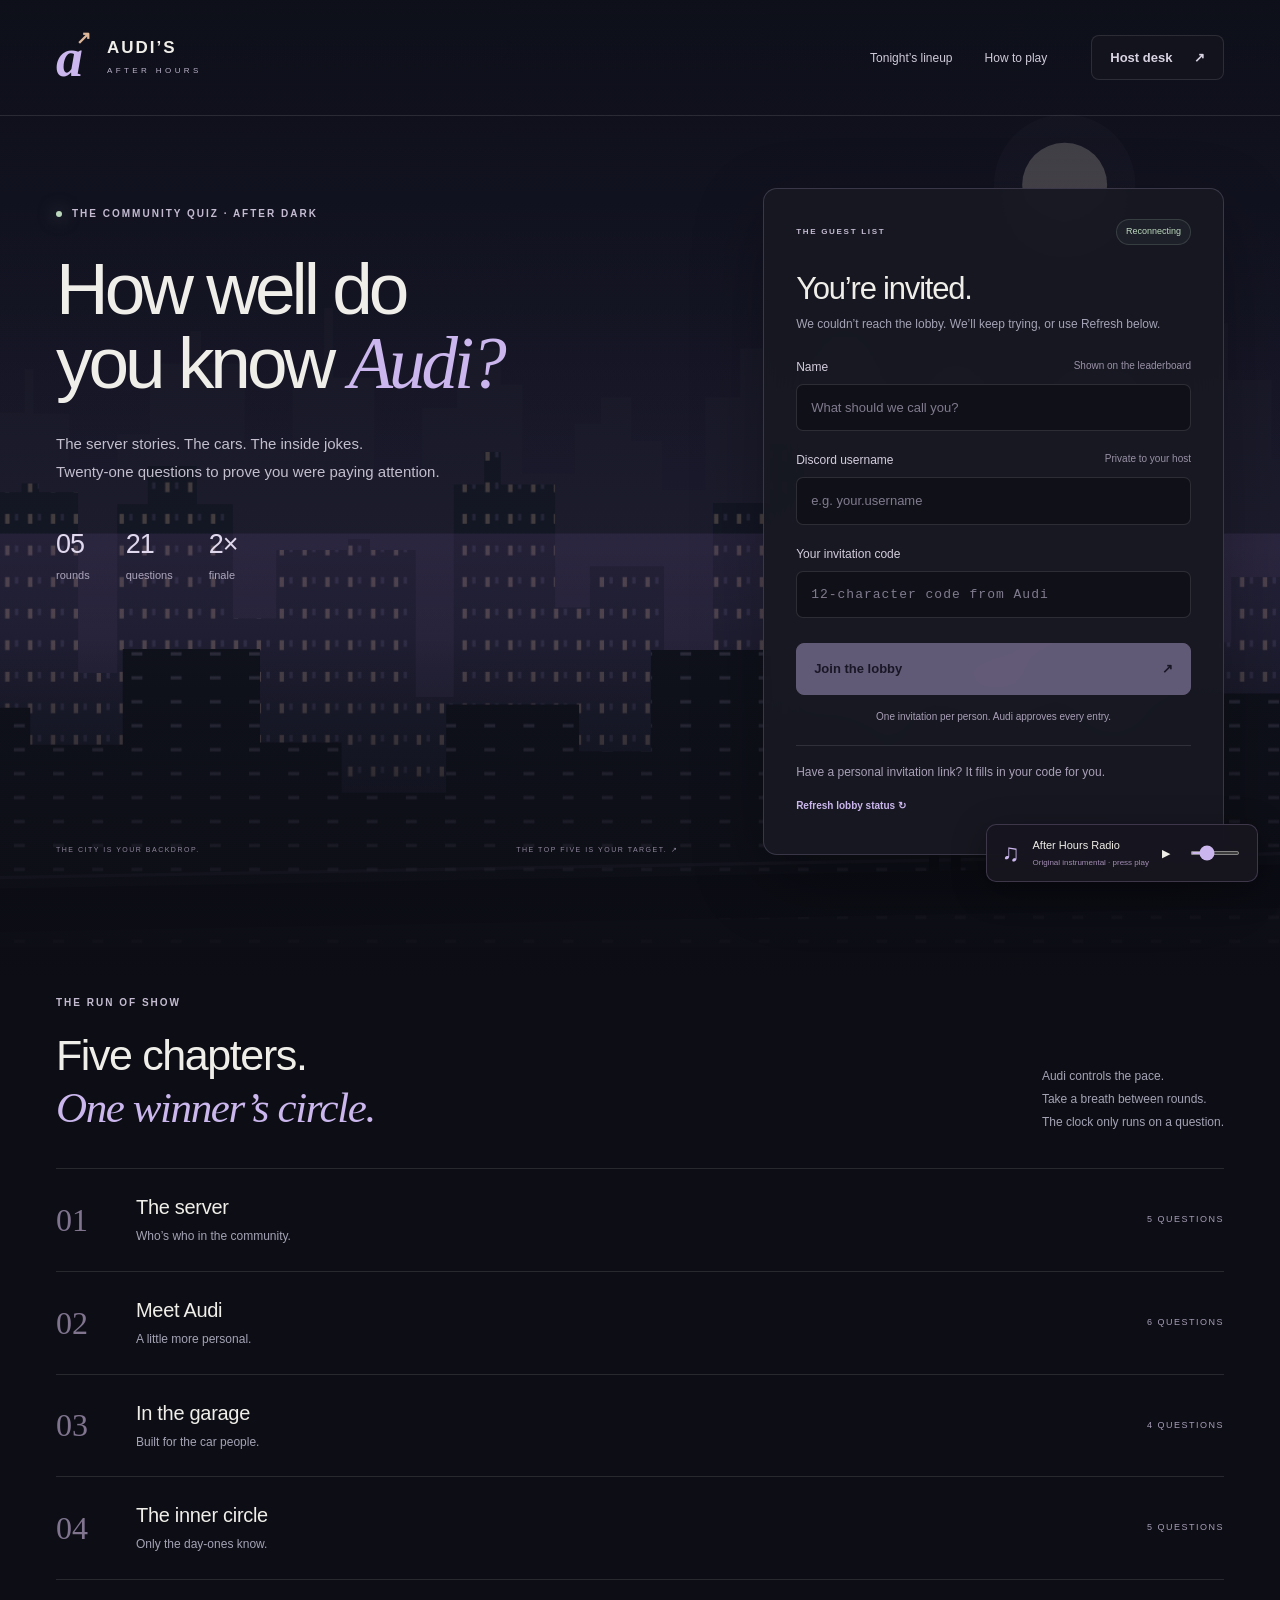
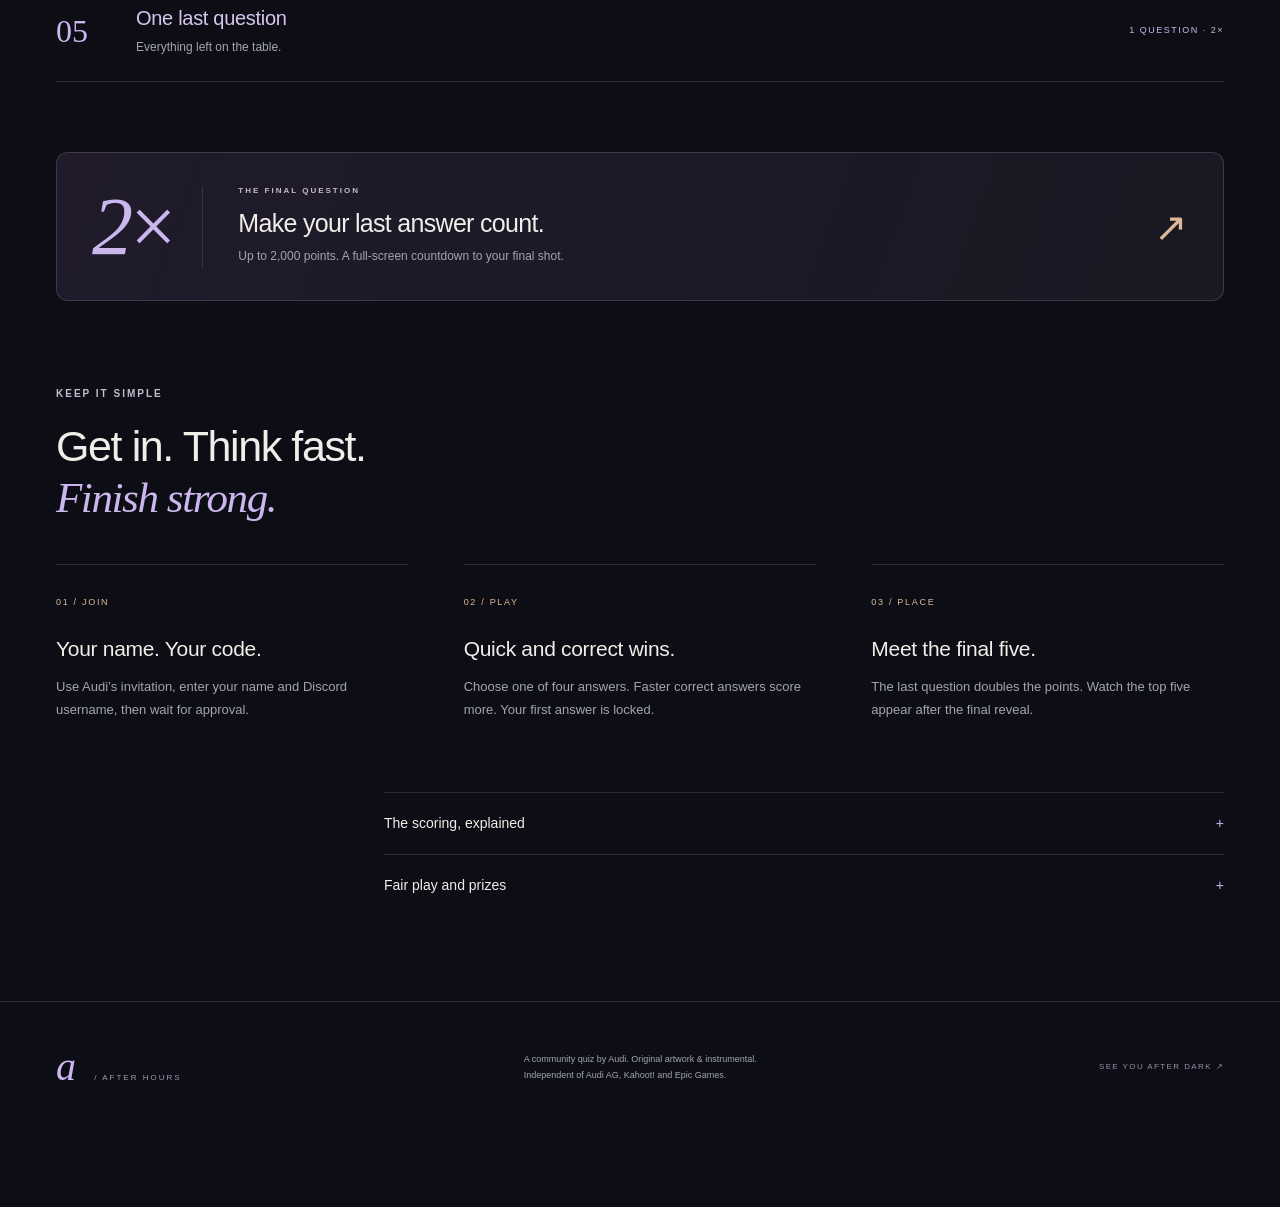
==== commit 16f0f55b: "Introduce Audi After Hours and the five-section quiz lineup" ====
--- a/docs/index.html
+++ b/docs/index.html
@@ -1,16 +1,23 @@
 <!doctype html>
-<html lang="en"><head><meta charset="utf-8"><meta name="viewport" content="width=device-width, initial-scale=1"><meta name="color-scheme" content="dark"><meta name="referrer" content="no-referrer"><meta http-equiv="Content-Security-Policy" content="default-src 'self'; script-src 'self'; style-src 'self' 'unsafe-inline' https://fonts.googleapis.com; font-src 'self' https://fonts.gstatic.com; img-src 'self' data:; connect-src https: http://localhost:*; base-uri 'self'; form-action 'none'; object-src 'none'"><meta name="description" content="Final Round. A live V-Bucks giveaway quiz after dark. Join your host, beat the clock, and take on the double-points finale."><title>Final Round — After hours. Higher stakes.</title><link rel="stylesheet" href="style.css"></head>
-<body>
-<div class="city-backdrop" aria-hidden="true"><svg viewBox="0 0 1600 900" preserveAspectRatio="xMidYMid slice"><defs><linearGradient id="sky" x2="0" y2="1"><stop stop-color="#101326"/><stop offset=".57" stop-color="#26233d"/><stop offset="1" stop-color="#75566b"/></linearGradient><linearGradient id="fog" x2="0" y2="1"><stop stop-color="#ac79d9" stop-opacity=".18"/><stop offset="1" stop-color="#0b0d16" stop-opacity="0"/></linearGradient><pattern id="windows" width="21" height="29" patternUnits="userSpaceOnUse"><rect width="4" height="9" x="7" y="8" fill="#d5b49a" opacity=".4"/><rect width="3" height="6" x="16" y="8" fill="#9f96d0" opacity=".2"/></pattern><pattern id="grid" width="36" height="22" patternUnits="userSpaceOnUse"><rect x="9" y="5" width="10" height="3" fill="#b8add8" opacity=".24"/></pattern><filter id="glow"><feGaussianBlur stdDeviation="3"/></filter></defs><rect width="1600" height="900" fill="url(#sky)"/><circle cx="1190" cy="170" r="39" fill="#ded5cf" opacity=".64"/><circle cx="1190" cy="170" r="65" fill="#e5c4f0" opacity=".055"/><path d="M0 [base64]" fill="#24243a"/><path d="M0 [base64]" fill="#171b2c"/><path d="M0 [base64]" fill="url(#windows)"/><rect x="0" y="490" width="1600" height="410" fill="url(#fog)"/><path d="M0 713H100V650H240V684H325V596H451V682H526V728H622V647H744V690H810V597H921V667H1001V748H1066V618H1189V694H1275V637H1393V726H1471V666H1600V900H0Z" fill="#10131e"/><path d="M0 713H100V650H240V684H325V596H451V682H526V728H622V647H744V690H810V597H921V667H1001V748H1066V618H1189V694H1275V637H1393V726H1471V666H1600V900H0Z" fill="url(#grid)"/><path d="M0 810L1600 780" stroke="#b0a0cf" stroke-opacity=".13" stroke-width="3"/><path d="M0 840L1600 810" stroke="#060811" stroke-width="40"/><path d="M1070 620V800M1090 620V800M1070 646H1190" stroke="#080b13" stroke-width="9"/><rect x="1080" y="615" width="89" height="35" rx="2" fill="#282039"/><text x="1124" y="638" text-anchor="middle" font-size="15" letter-spacing="4" fill="#e8b9d1" font-family="monospace">AFTER</text><rect x="1081" y="617" width="86" height="32" fill="none" stroke="#e6a2c9" stroke-opacity=".5"/><rect x="1081" y="617" width="86" height="32" fill="none" stroke="#e6a2c9" filter="url(#glow)"/><path d="M0 870H1600V900H0Z" fill="#080a10"/></svg></div>
-<header><a class="brand" href="./" aria-label="Final Round home"><span class="logo">f<span>r</span><i>↗</i></span><span>FINAL<span class="brand-light">ROUND</span><small>THE AFTER HOURS QUIZ</small></span></a><nav aria-label="Main navigation"><a href="#how">How it works</a><a href="#rules">The rules</a></nav><button id="hostToggle" class="quiet">Host a game <span>↗</span></button></header>
-<main>
-<section id="landing"><div class="hero"><div class="intro"><div class="eyebrow"><i></i> THE CITY’S UP. YOU’RE NEXT.</div><h1>After hours.<br><em>Higher stakes.</em></h1><p class="lede">The V-Bucks giveaway that comes down to you.<br>Think fast, climb the board, and save something<br class="desktop"> for the final round.</p><a class="textlink" href="#join">Your spot is waiting <span>↗</span></a><div class="hero-meta"><span><b>LIVE</b> Host-led rounds</span><span><b>1K</b> Points per question</span><span><b>2×</b> The final round</span></div></div>
-<div class="joincard" id="join"><div class="cardtop"><span class="eyebrow">YOUR TICKET IN</span><span class="ticket">FR / 001</span></div><h2>Meet you in the lobby.</h2><p>Enter the details from your host.<br>We’ll take it from here.</p><form id="joinForm"><label for="pin">ROOM PIN <span>6 characters</span></label><input id="pin" placeholder="ABC123" maxlength="6" pattern="[A-Za-z0-9]{6}" required autocomplete="off" spellcheck="false" autocapitalize="characters"><label for="name">NAME</label><input id="name" placeholder="Your name on the leaderboard" maxlength="24" minlength="2" required autocomplete="nickname"><label for="discord">DISCORD USERNAME <span>Only shared with the host</span></label><input id="discord" placeholder="Your Discord username" maxlength="37" minlength="2" required autocomplete="off" spellcheck="false"><label for="entry">PERSONAL ENTRY CODE</label><input id="entry" placeholder="The code your host sent you" maxlength="12" required autocomplete="off" spellcheck="false" autocapitalize="characters"><button class="primary" id="joinButton">Enter the lobby <span>↗</span></button></form><div class="secure"><svg viewBox="0 0 20 20" aria-hidden="true"><path d="M10 2 17 5v5c0 4-7 8-7 8S3 14 3 10V5Z"/><path d="m6 10 3 3 5-6"/></svg><span>Personal entry. Host approved.</span></div><p id="setupNote" class="connection"></p></div></div>
-<div class="final-strip"><div class="final-icon">↗</div><div class="final-copy"><span class="eyebrow">THE LAST QUESTION CHANGES THINGS</span><h2>One final round. <em>Twice the points.</em></h2><p>A full-screen announcement. Up to 2,000 points. Your last move matters.</p></div><div class="double"><strong>2<span>×</span></strong><span>FINAL QUESTION</span></div></div>
-<section class="how-section" id="how"><div class="sectionlabel"><span>01 / THE WAY IN</span><h2>A good night.<br>A better leaderboard.</h2><p>One room. The same clock.<br>Every answer counts.</p></div><div class="steps"><article><span class="stepno">01</span><h3>Get on the list.</h3><p>Your host gives you a room PIN and a personal entry code. Join and wait for approval.</p></article><article><span class="stepno">02</span><h3>Make your move.</h3><p>Choose one answer before the clock runs out. Correct and quick earns more. Once it’s in, it’s locked.</p></article><article><span class="stepno">03</span><h3>Finish after dark.</h3><p>The final question doubles the points. Check the standings and let the host confirm the winner.</p></article></div></section>
-<section class="rules-section" id="rules"><div><span class="eyebrow">02 / THE GROUND RULES</span><h2>Keep it a fair fight.</h2><p>Know the game before the first question drops.</p></div><div class="accordions"><details><summary>How do points work?<span>+</span></summary><p>A correct answer earns up to 1,000 points. Faster correct answers earn more: points = round((1 − response time ÷ question time ÷ 2) × 1,000). Wrong or missed answers earn zero. The final question uses 2,000 instead.</p></details><details><summary>What keeps the game fair?<span>+</span></summary><p>Personal single-use codes, host approval, shuffled answer positions, server-set deadlines, and one locked submission per round. Correct answers stay private until the reveal. Outside help and extra devices can’t be reliably detected; play on your own.</p></details><details><summary>How is the winner decided?<span>+</span></summary><p>Players rank by points, then correct answers, then fastest total time on correct answers. Exact ties require host review. Network delay affects speed scores. The host must announce prize value, eligibility and tie rules before starting.</p></details><details><summary>What about the V-Bucks?<span>+</span></summary><p>The host provides and delivers the prize outside this site. The final round doubles quiz points, not the V-Bucks amount. No payment or Epic Games sign-in is required here. Never share your Epic password or verification codes.</p></details></div></section>
-</section>
-<section id="host" hidden><div class="sectionhead"><div><div class="eyebrow">THE OTHER SIDE OF THE NIGHT</div><h1>Run the room.</h1><p>A quiet desk for a loud finale.</p></div><button id="back" class="quiet">← Back to the lobby</button></div><div class="hostgrid"><article class="panel"><div class="panel-title"><span class="stepno">01</span><h2>Set the scene.</h2></div><label for="eventTitle">EVENT NAME</label><input id="eventTitle" value="V-Bucks after hours" maxlength="80"><label for="hostPin">ROOM PIN</label><div class="inputpair"><input id="hostPin" placeholder="ABC123" maxlength="6" autocomplete="off"><button id="generatePin" class="quiet" type="button">Generate ↻</button></div><details class="connection-settings" open><summary>Host connection <span>+</span></summary><p class="small">Your private host key is kept in this tab’s memory. Keep this screen off stream.</p><label for="api">LIVE SERVER URL</label><input id="api" type="url" placeholder="https://your-live-server.workers.dev"><label for="hostKey">PRIVATE HOST KEY</label><input id="hostKey" type="password" autocomplete="off" placeholder="Enter your private host key"></details><button id="connect" class="quiet full">Resume an existing room ↗</button></article><article class="panel"><div class="panel-title"><span class="stepno">02</span><h2>Build the night.</h2></div><p class="small">Add 2–50 questions. Select the correct answer and a timer for each. Your last question automatically becomes the double-points finale.</p><div class="editor-toolbar"><button id="sample" class="quiet">Use practice questions</button><button id="importQuestions" class="quiet">Import questions</button><input id="questionFile" type="file" accept="application/json,.json" hidden></div><div id="questionEditor"></div><button id="addQuestion" class="quiet full">+ Add a question</button><div class="editor-bottom"><span id="questionCount" class="small"></span><button id="create" class="primary">Open the lobby <span>↗</span></button></div></article></div><div class="host-note"><span>◇</span><p>Create your lobby, give each person one entry code, approve the list, and start the quiz. Confirm the V-Bucks prize and tie rules with your players first.</p></div></section>
-<section id="game" hidden aria-live="polite"><button id="exitGame" class="quiet">← Join another room</button><div id="connectionStatus" class="connection-state" role="status"></div><div id="gameBody"></div></section>
-<div id="error" role="alert" hidden><span id="errorText"></span><button id="dismissError" aria-label="Dismiss message">×</button></div></main>
-<aside class="audio-dock" aria-label="Background music"><button id="musicToggle" aria-pressed="false"><span class="radio-icon">♫</span><span>City radio<small id="musicState">Press play</small></span><span id="musicSymbol">▶</span></button><label for="musicVolume" class="sr-only">Music volume</label><input id="musicVolume" type="range" min="0" max="100" value="25" aria-label="Music volume"></aside><footer><a class="footer-brand" href="./">FINAL ROUND<span>STAY SHARP. FINISH LATE.</span></a><p>Independent giveaway quiz. Not affiliated with Epic Games.<br>Prizes are supplied and verified by the event host.</p><span class="footer-time">AFTER HOURS / ALWAYS ON YOUR GAME</span></footer><script src="config.js"></script><script src="app.js" defer></script><script src="music.js" defer></script></body></html>
+<html lang="en"><head><meta charset="utf-8"><meta name="viewport" content="width=device-width,initial-scale=1"><meta name="color-scheme" content="dark"><meta name="referrer" content="no-referrer"><meta http-equiv="Content-Security-Policy" content="default-src 'self'; script-src 'self'; style-src 'self' 'unsafe-inline'; img-src 'self' data:; connect-src https://final-round-api.trickfn16.workers.dev http://localhost:*; base-uri 'self'; form-action 'self'; object-src 'none'"><meta name="description" content="Audi’s After Hours. Five rounds, 21 questions, and one double-points finale. Join the live quiz or run the night from your host desk."><title>Audi’s After Hours · The live quiz</title><link rel="stylesheet" href="./style.css?v=audi-1"></head>
+<body data-mode="player" data-base="./"><div class="city-backdrop" aria-hidden="true"><svg viewBox="0 0 1600 900" preserveAspectRatio="xMidYMid slice"><defs><linearGradient id="sky" x2="0" y2="1"><stop stop-color="#101326"/><stop offset=".57" stop-color="#26233d"/><stop offset="1" stop-color="#75566b"/></linearGradient><linearGradient id="fog" x2="0" y2="1"><stop stop-color="#ac79d9" stop-opacity=".18"/><stop offset="1" stop-color="#0b0d16" stop-opacity="0"/></linearGradient><pattern id="windows" width="21" height="29" patternUnits="userSpaceOnUse"><rect width="4" height="9" x="7" y="8" fill="#d5b49a" opacity=".4"/><rect width="3" height="6" x="16" y="8" fill="#9f96d0" opacity=".2"/></pattern><pattern id="grid" width="36" height="22" patternUnits="userSpaceOnUse"><rect x="9" y="5" width="10" height="3" fill="#b8add8" opacity=".24"/></pattern><filter id="glow"><feGaussianBlur stdDeviation="3"/></filter></defs><rect width="1600" height="900" fill="url(#sky)"/><circle cx="1190" cy="170" r="39" fill="#ded5cf" opacity=".64"/><circle cx="1190" cy="170" r="65" fill="#e5c4f0" opacity=".055"/><path d="M0 [base64]" fill="#24243a"/><path d="M0 [base64]" fill="#171b2c"/><path d="M0 [base64]" fill="url(#windows)"/><rect x="0" y="490" width="1600" height="410" fill="url(#fog)"/><path d="M0 713H100V650H240V684H325V596H451V682H526V728H622V647H744V690H810V597H921V667H1001V748H1066V618H1189V694H1275V637H1393V726H1471V666H1600V900H0Z" fill="#10131e"/><path d="M0 713H100V650H240V684H325V596H451V682H526V728H622V647H744V690H810V597H921V667H1001V748H1066V618H1189V694H1275V637H1393V726H1471V666H1600V900H0Z" fill="url(#grid)"/><path d="M0 810L1600 780" stroke="#b0a0cf" stroke-opacity=".13" stroke-width="3"/><path d="M0 840L1600 810" stroke="#060811" stroke-width="40"/><path d="M1070 620V800M1090 620V800M1070 646H1190" stroke="#080b13" stroke-width="9"/><rect x="1080" y="615" width="89" height="35" rx="2" fill="#282039"/><text x="1124" y="638" text-anchor="middle" font-size="15" letter-spacing="4" fill="#e8b9d1" font-family="monospace">AFTER</text><rect x="1081" y="617" width="86" height="32" fill="none" stroke="#e6a2c9" stroke-opacity=".5"/><rect x="1081" y="617" width="86" height="32" fill="none" stroke="#e6a2c9" filter="url(#glow)"/><path d="M0 870H1600V900H0Z" fill="#080a10"/></svg></div>
+
+<header><a class="brand" href="./audi/" aria-label="Audi’s After Hours home"><span class="brand-mark">a<span>↗</span></span><span>AUDI’S<small>AFTER HOURS</small></span></a><nav aria-label="Main navigation"><a href="#lineup">Tonight’s lineup</a><a href="#how">How to play</a></nav><button id="hostToggle" class="quiet">Host desk <span>↗</span></button></header>
+<main><section id="landing"><div class="hero"><div class="intro"><div class="eyebrow"><i></i> THE COMMUNITY QUIZ · AFTER DARK</div><h1>How well do<br>you know <em>Audi?</em></h1><p class="lede">The server stories. The cars. The inside jokes.<br>Twenty-one questions to prove you were paying attention.</p><div class="hero-meta"><span><strong>05</strong> rounds</span><span><strong>21</strong> questions</span><span><strong>2×</strong> finale</span></div><div class="skyline-caption"><span>THE CITY IS YOUR BACKDROP.</span><span>THE TOP FIVE IS YOUR TARGET. ↗</span></div></div>
+<div class="joincard" id="join"><div class="cardtop"><span class="eyebrow">THE GUEST LIST</span><span id="lobbyBadge" class="status-pill">Checking lobby</span></div><h2>You’re invited.</h2><p id="lobbyMessage">Finding Audi’s latest lobby…</p><form id="joinForm"><div class="join-fields"><label for="name">Name <span>Shown on the leaderboard</span></label><input id="name" placeholder="What should we call you?" minlength="2" maxlength="24" required autocomplete="nickname"><label for="discord">Discord username <span>Private to your host</span></label><input id="discord" placeholder="e.g. your.username" minlength="2" maxlength="37" required spellcheck="false" autocomplete="off"><label for="entry">Your invitation code</label><input id="entry" placeholder="12-character code from Audi" minlength="12" maxlength="12" required spellcheck="false" autocomplete="off" autocapitalize="characters"></div><input id="pin" type="hidden"><button class="primary full" id="joinButton" disabled>Join the lobby <span>↗</span></button></form><p class="join-foot">One invitation per person. Audi approves every entry.</p><div class="join-divider"></div><p class="quiet-note">Have a personal invitation link? It fills in your code for you.</p><button id="retryLobby" class="text-button">Refresh lobby status ↻</button></div></div>
+<section id="lineup" class="lineup"><div class="section-intro"><div><span class="eyebrow">THE RUN OF SHOW</span><h2>Five chapters.<br><em>One winner’s circle.</em></h2></div><p>Audi controls the pace.<br>Take a breath between rounds.<br>The clock only runs on a question.</p></div><div class="chapters"><article class="chapter "><span class="chapter-number">01</span><div><h3>The server</h3><p>Who’s who in the community.</p></div><span class="chapter-count">5 QUESTIONS</span></article><article class="chapter "><span class="chapter-number">02</span><div><h3>Meet Audi</h3><p>A little more personal.</p></div><span class="chapter-count">6 QUESTIONS</span></article><article class="chapter "><span class="chapter-number">03</span><div><h3>In the garage</h3><p>Built for the car people.</p></div><span class="chapter-count">4 QUESTIONS</span></article><article class="chapter "><span class="chapter-number">04</span><div><h3>The inner circle</h3><p>Only the day-ones know.</p></div><span class="chapter-count">5 QUESTIONS</span></article><article class="chapter chapter-final"><span class="chapter-number">05</span><div><h3>One last question</h3><p>Everything left on the table.</p></div><span class="chapter-count">1 QUESTION · 2×</span></article></div></section>
+<section class="final-strip"><span class="double">2×</span><div><span class="eyebrow">THE FINAL QUESTION</span><h2>Make your last answer count.</h2><p>Up to 2,000 points. A full-screen countdown to your final shot.</p></div><span class="final-arrow">↗</span></section>
+<section id="how" class="how-section"><div class="section-intro"><div><span class="eyebrow">KEEP IT SIMPLE</span><h2>Get in. Think fast.<br><em>Finish strong.</em></h2></div></div><div class="steps"><article><span>01 / JOIN</span><h3>Your name. Your code.</h3><p>Use Audi’s invitation, enter your name and Discord username, then wait for approval.</p></article><article><span>02 / PLAY</span><h3>Quick and correct wins.</h3><p>Choose one of four answers. Faster correct answers score more. Your first answer is locked.</p></article><article><span>03 / PLACE</span><h3>Meet the final five.</h3><p>The last question doubles the points. Watch the top five appear after the final reveal.</p></article></div></section>
+<section class="rules"><details><summary>The scoring, explained <span>+</span></summary><p>Correct answers earn 500–1,000 points depending on how quickly the server receives them. The finale doubles that to 1,000–2,000. Wrong or missed answers earn zero. Points = round((1 − elapsed time ÷ time limit ÷ 2) × maximum points). Ties use number correct, then total response time on correct answers. Exact ties stay tied for host review.</p></details><details><summary>Fair play and prizes <span>+</span></summary><p>Answers are shuffled, timings and scores are checked on the server, and invitations are single-use. Outside help and extra devices cannot be fully prevented. Your host announces the prize, eligibility and tie rules before play and handles delivery. Double points does not double the prize. No payment or Epic Games login is required.</p></details></section></section>
+<section id="host" hidden><div class="sectionhead"><div><span class="eyebrow">AUDI’S CONTROL ROOM</span><h1>Host the night.</h1><p>Your quiz is saved privately. Open a fresh lobby whenever you’re ready.</p></div><button id="back" class="quiet">Player page ↗</button></div>
+<article id="hostLogin" class="login-card panel"><span class="eyebrow">HOST ACCESS</span><h2>Welcome back, Audi.</h2><p>Unlock your desk with your private host key. Save it in your password manager so you can return anytime.</p><form id="unlockForm"><input type="text" name="username" value="Audi" autocomplete="username" class="sr-only" tabindex="-1" aria-label="Host account"><label for="hostKey">Private host key</label><input id="hostKey" name="password" type="password" autocomplete="current-password" placeholder="Your private key" required><button id="unlock" class="primary full">Unlock host desk <span>↗</span></button></form><p class="quiet-note">The player link is public. The host key stays private.</p></article>
+<div id="hostDashboard" hidden><div class="desk-grid"><article class="panel desk-main"><div class="cardtop"><span class="eyebrow">YOUR SAVED QUIZ</span><span id="savedBadge" class="status-pill">Ready</span></div><h2>Audi’s After Hours</h2><p id="savedSummary"></p><div class="desk-actions"><button id="launch" class="primary">Open a fresh lobby ↗</button><button id="resume" class="quiet" hidden>Return to current game ↗</button><button id="practice" class="quiet">Try a practice game</button></div><p id="activeSummary" class="quiet-note"></p></article><article class="panel share-panel"><span class="eyebrow">BOOKMARK THESE</span><h3>Same links. Every night.</h3><label for="playerLink">Share with players</label><input id="playerLink" readonly><button id="copyPlayerLink" class="text-button">Copy player link ↗</button><label for="hostLink">Your host desk</label><input id="hostLink" readonly><button id="copyHostLink" class="text-button">Copy host link ↗</button><button id="lockHost" class="quiet full">Lock host desk</button></article></div>
+<div class="host-instructions"><article><b>01</b><h3>Open the lobby</h3><p>Your saved questions are copied into a fresh game. The public link updates automatically.</p></article><article><b>02</b><h3>Invite & approve</h3><p>Make invitations, copy one link per person, then approve the players you recognize.</p></article><article><b>03</b><h3>You run the show</h3><p>Start each section and question when ready. The game never starts by itself.</p></article></div>
+<details id="editorDetails" class="editor-panel panel"><summary><span><strong>Review & edit the quiz</strong><small id="questionCount"></small></span><span>+</span></summary><p class="quiet-note">Private to the host. Edits apply to the next fresh lobby; a running game keeps its own copy.</p><label for="eventTitle">Quiz title</label><input id="eventTitle" value="Audi’s After Hours" maxlength="80"><div class="editor-toolbar"><button id="importQuestions" class="quiet">Import private question file</button><input id="questionFile" type="file" accept="application/json,.json" hidden><button id="pasteQuestions" class="quiet">Paste question file</button></div><div id="questionEditor"></div><button id="addQuestion" class="quiet">+ Add question</button><button id="saveQuiz" class="primary">Save quiz privately ↗</button><p id="saveNotice" role="status"></p></details></div></section>
+<section id="game" hidden><div class="game-nav"><button id="exitGame" class="quiet">← Back</button><span id="connectionStatus" role="status"></span></div><div id="gameBody" aria-live="polite"></div></section>
+<div id="error" role="alert" hidden><span id="errorText"></span><button id="dismissError" aria-label="Dismiss message">×</button></div><div id="toast" role="status" hidden></div></main>
+<dialog id="exportDialog" aria-labelledby="exportTitle"><h2 id="exportTitle">Your final standings.</h2><p>Private results include Discord usernames and tie flags.</p><label for="csvText">Results CSV</label><textarea id="csvText" rows="9" readonly></textarea><div class="export-actions"><a id="csvDownload" class="primary">Download CSV ↗</a><button id="copyCSV" class="quiet">Copy results</button><button id="closeExport" class="quiet">Close</button></div></dialog>
+<dialog id="importDialog" aria-labelledby="importTitle"><h2 id="importTitle">Paste your private questions.</h2><p>Paste the contents of your question JSON file. It is sent only to your authenticated host storage when you save.</p><label for="questionJSON">Question JSON</label><textarea id="questionJSON" rows="10" spellcheck="false"></textarea><div class="export-actions"><button id="applyJSON" class="primary">Load into editor</button><button id="cancelJSON" class="quiet">Cancel</button></div></dialog>
+<dialog id="confirmDialog" aria-labelledby="confirmTitle"><h2 id="confirmTitle">Open a fresh lobby?</h2><p>The public player link will move to the new lobby. The current game will keep its own invitation links and results.</p><div class="export-actions"><button id="confirmNew" class="primary">Open fresh lobby</button><button id="cancelNew" class="quiet">Keep current game</button></div></dialog>
+<aside class="audio-dock" aria-label="Background music"><button id="musicToggle" aria-pressed="false"><span class="radio-icon">♫</span><span>After Hours Radio<small id="musicState">Original instrumental · press play</small></span><span id="musicSymbol">▶</span></button><label for="musicVolume" class="sr-only">Music volume</label><input id="musicVolume" type="range" min="0" max="100" value="25" aria-label="Music volume"></aside>
+<footer><a class="footer-brand" href="./audi/">a<span> / AFTER HOURS</span></a><p>A community quiz by Audi. Original artwork & instrumental.<br>Independent of Audi AG, Kahoot! and Epic Games.</p><span class="footer-detail">SEE YOU AFTER DARK ↗</span></footer><script src="./config.js?v=audi-1"></script><script src="./app.js?v=audi-1" defer></script><script src="./music.js?v=audi-1" defer></script></body></html>
--- a/docs/style.css
+++ b/docs/style.css
@@ -1,3 +1 @@
-@import url('https://fonts.googleapis.com/css2?family=DM+Sans:wght@400;500;600;700&family=Space+Grotesk:wght@400;500;600;700&display=swap');
-:root{font-family:'DM Sans',sans-serif;background:#0b0d14;color:#f0edf4;--accent:#d5c3ff;--lime:var(--accent);--orange:#efb18b;--muted:#a09bac;--line:#ffffff14;--panel:#14151eea;color-scheme:dark}*{box-sizing:border-box}html{scroll-behavior:smooth;scroll-padding-top:25px}body{margin:0;background:#0b0d14}button,input,textarea,select{font:inherit}button,a,input,textarea,select,summary{outline-offset:5px}button:focus-visible,a:focus-visible,summary:focus-visible{outline:2px solid var(--accent)}button{cursor:pointer;border:1px solid #ffffff20;background:#242331;color:#f0edf4;border-radius:7px;padding:13px 18px;font-size:13px;font-weight:600;transition:background .18s,transform .18s}button:hover{background:#343044;transform:translateY(-1px)}button:disabled{opacity:.45;cursor:default;transform:none}a{color:inherit;text-decoration:none}[hidden]{display:none!important}.city-backdrop{position:absolute;inset:0 0 auto;height:950px;overflow:hidden;pointer-events:none}.city-backdrop svg{width:100%;height:100%;opacity:.9}.city-backdrop:after{content:'';position:absolute;inset:0;background:linear-gradient(90deg,#0b0d149c,#0b0d1420 65%,#0b0d1440),linear-gradient(0deg,#0b0d14 0%,transparent 45%)}header{height:116px;max-width:1360px;margin:auto;padding:30px 48px;display:flex;align-items:center;position:relative;gap:45px}.brand{display:flex;align-items:center;gap:13px;font-family:'Space Grotesk';font-size:17px;font-weight:700;letter-spacing:.5px}.brand-light{font-weight:400}.brand small{display:block;font-family:'DM Sans';font-size:7px;letter-spacing:2.7px;color:#aaa3bb;margin-top:6px}.logo{position:relative;display:flex;align-items:center;font-size:32px;letter-spacing:-5px;padding:0 7px 3px 2px;line-height:40px}.logo span{color:var(--accent)}.logo i{font-style:normal;font-size:12px;position:absolute;right:-3px;top:-8px;letter-spacing:0;color:var(--orange)}nav{margin-left:auto;display:flex;gap:32px;font-size:12px;color:#b3aebf}nav a:hover{color:#fff}.quiet{background:#12131d55;border-color:#ffffff20;font-size:12px}.quiet:hover{background:#2c2738}.quiet span{margin-left:24px}main{max-width:1264px;margin:auto;padding:25px 48px 0;position:relative}.hero{display:grid;grid-template-columns:1.4fr 1fr;gap:90px;align-items:center;min-height:620px;padding:35px 0 55px}.intro{padding-bottom:14px}.eyebrow{font-size:9px;font-weight:600;letter-spacing:1.9px;color:#c7bed6;display:flex;align-items:center;gap:10px}.eyebrow i{height:5px;width:5px;border-radius:50%;background:var(--orange);box-shadow:0 0 12px #ffb58680}h1,h2,h3{font-family:'Space Grotesk',sans-serif;font-weight:500}h1{font-size:clamp(50px,5.5vw,76px);line-height:1.04;letter-spacing:-4px;margin:29px 0 23px}h1 em{font-style:normal;color:var(--accent)}p{font-size:14px;line-height:1.8;color:var(--muted)}.lede{font-size:14px;line-height:1.9;color:#b7b0c4}.textlink{display:inline-flex;gap:28px;font-size:12px;border-bottom:1px solid #b3a4cb66;padding:8px 0;margin:12px 0 32px}.textlink span{color:var(--orange)}.hero-meta{display:flex;gap:23px;font-size:9px;color:#a49cb4}.hero-meta span{display:flex;align-items:center;gap:7px}.hero-meta b{font-family:'Space Grotesk';font-size:10px;font-weight:500;color:#d1c6e4;border:1px solid #9383b344;padding:4px 6px;border-radius:3px}.joincard{background:linear-gradient(150deg,#252331ec,#15151feb);border:1px solid #b3a3d52e;border-radius:12px;padding:29px 30px;box-shadow:0 20px 80px #0003;backdrop-filter:blur(20px)}.cardtop{display:flex;align-items:center;justify-content:space-between}.ticket{font-size:8px;color:#8a819b;letter-spacing:2px}.joincard h2{font-size:26px;letter-spacing:-1px;margin:23px 0 9px}.joincard>p{font-size:11px;line-height:1.7;margin:0 0 24px}.joincard label,label{display:block;font-size:8px;font-weight:600;letter-spacing:1.3px;color:#b4a9c8;margin:18px 0 9px}label>span{float:right;text-transform:none;font-size:8px;letter-spacing:0;font-weight:400;color:#80768f}input,textarea,select{display:block;width:100%;background:#10111bbb;border:1px solid #ffffff13;border-radius:6px;padding:12px 13px;color:#e9e3f5;font-size:12px}input::placeholder,textarea::placeholder{color:#716a80}#pin{text-transform:uppercase;font-family:'Space Grotesk';font-size:21px;letter-spacing:8px;padding:12px 14px}input:focus,textarea:focus,select:focus{outline:1px solid #d5c3ff88;border-color:#d5c3ff88}.primary{background:var(--accent);border-color:var(--accent);color:#1a1425;display:flex;align-items:center;justify-content:space-between;gap:32px}.primary:hover{background:#e2d6ff}.joincard .primary{width:100%;margin-top:23px;font-size:12px;padding:14px 16px}.secure{display:flex;align-items:center;justify-content:center;gap:7px;font-size:9px;color:#9c92af;margin-top:17px}.secure svg{width:14px;height:14px;fill:none;stroke:#b6a2d7;stroke-width:1.2}.connection{font-size:9px!important;text-align:center;margin:10px 0 0!important;color:#8f839f!important}.final-strip{display:flex;align-items:center;gap:25px;border-top:1px solid #b29cdd3b;border-bottom:1px solid #b29cdd26;background:linear-gradient(100deg,#232032aa,#12141c88);padding:30px 33px;margin:4px 0 74px;border-radius:2px}.final-icon{font-size:37px;color:var(--orange);width:49px;height:60px;display:flex;align-items:center;justify-content:center;border-right:1px solid var(--line);padding-right:24px}.final-copy .eyebrow{font-size:7px;letter-spacing:1.8px;color:#b5a1d6}.final-copy h2{font-size:23px;letter-spacing:-.6px;margin:9px 0 6px}.final-copy h2 em{font-style:normal;color:var(--accent)}.final-copy p{font-size:10px;margin:0;color:#8d849f}.double{margin-left:auto;display:grid;text-align:center}.double strong{font-family:'Space Grotesk';font-weight:400;font-size:70px;color:var(--accent);letter-spacing:-6px;line-height:1}.double strong span{font-size:46px}.double>span{font-size:6px;letter-spacing:2px;color:#a898c0;margin-top:7px}.how-section{display:grid;grid-template-columns:1fr 2fr;gap:50px;margin-bottom:80px}.sectionlabel>span{font-size:8px;letter-spacing:2px;color:#887e9b}.sectionlabel h2{font-size:29px;letter-spacing:-1px;line-height:1.2;margin:17px 0 12px}.sectionlabel p{font-size:11px}.steps{display:grid;grid-template-columns:repeat(3,1fr);gap:27px;padding-top:8px}.stepno{font-family:'Space Grotesk';font-size:11px;color:var(--orange);border:1px solid #d2b2b02b;background:#d6a1c206;padding:7px 9px;border-radius:4px;display:inline-block}.steps h3{font-size:16px;letter-spacing:-.3px;margin:23px 0 10px}.steps p{font-size:11px;line-height:1.85}.rules-section{border-top:1px solid var(--line);display:grid;grid-template-columns:1fr 1.4fr;gap:100px;padding:45px 0 65px}.rules-section h2{font-size:30px;letter-spacing:-1px;margin:20px 0 10px}.rules-section>div>p{font-size:11px}.accordions details{border-bottom:1px solid var(--line)}summary{list-style:none;cursor:pointer;display:flex;justify-content:space-between;align-items:center;gap:20px;padding:17px 0;font-size:12px}summary::-webkit-details-marker{display:none}summary span{color:#a392be}details[open]>summary span{transform:rotate(45deg)}details p{font-size:11px;margin-top:0;line-height:1.85}.sectionhead{display:flex;align-items:center;justify-content:space-between;margin:25px 0 35px}.sectionhead h1{font-size:54px;letter-spacing:-2px;margin:18px 0 12px}.sectionhead p{margin:0;font-size:12px}.hostgrid{display:grid;grid-template-columns:.8fr 1.2fr;gap:24px;align-items:start}.panel{border:1px solid #b19ad72b;background:#14151eea;border-radius:12px;padding:28px;backdrop-filter:blur(18px)}.panel-title{display:flex;align-items:center;gap:13px;margin-bottom:23px}.panel-title h2{font-size:23px;letter-spacing:-.6px;margin:0}.panel button{margin-top:9px}.panel .small{font-size:11px!important}.inputpair{display:flex;gap:9px}.inputpair button{margin:0;white-space:nowrap}.inputpair input{letter-spacing:3px;text-transform:uppercase}.connection-settings{margin-top:22px;border-top:1px solid var(--line);padding-bottom:16px}.connection-settings summary{color:#c1b4d4}.full{width:100%}.editor-toolbar{display:flex;gap:8px;margin:15px 0 22px}.editor-toolbar button{font-size:10px;padding:9px 11px}.question-edit{border:1px solid var(--line);padding:17px;border-radius:8px;background:#0c0f1780;margin:16px 0}.qheading{display:flex;align-items:center;justify-content:space-between}.qheading strong{font-family:'Space Grotesk';font-size:12px;font-weight:500}.qheading .qremove{padding:2px 8px;background:transparent;border:0;margin:0;color:#b1a3c1}.qtag{font-size:7px;letter-spacing:1px;color:var(--orange);margin-left:8px}.qanswers{display:grid;grid-template-columns:1fr 1fr;gap:8px;margin:12px 0}.qanswer{display:flex;align-items:center;border:1px solid var(--line);border-radius:5px;background:#10131b}.qanswer:has(input[type=radio]:checked){border-color:#b29adc88;background:#2c233b}.qanswer input[type=radio]{width:13px;margin:0 0 0 10px;accent-color:#cfb5ff}.qanswer input[type=text]{border:0;background:transparent;padding:10px;font-size:10px}.qfooter{display:flex;align-items:center;justify-content:space-between;font-size:8px;color:#8c7f9f;gap:10px}.qfooter select{width:95px;padding:7px;font-size:10px}.editor-bottom{display:flex;justify-content:space-between;align-items:center;border-top:1px solid var(--line);margin-top:20px;padding-top:15px}.small{font-size:12px!important}.host-note{display:flex;align-items:center;gap:18px;margin:22px 0 55px;border:1px solid var(--line);padding:13px 20px;background:#13141c}.host-note span{font-size:25px;color:var(--accent)}.host-note p{font-size:11px;margin:0}.connection-state{font-size:10px;color:#aea2bf;min-height:16px;text-align:right}.topline{display:flex;justify-content:space-between;align-items:center;color:#a89dbb;font-size:11px;margin:24px 0;border-bottom:1px solid var(--line);padding-bottom:20px}.topline b{color:var(--accent);letter-spacing:2px}.center{text-align:center;padding:45px 0}.center .eyebrow{justify-content:center}.center h1{letter-spacing:-2px}.center p{color:#a99cba}.huge{font-family:'Space Grotesk';font-weight:400;font-size:clamp(90px,17vw,180px);color:var(--accent);line-height:1}.finale{background:radial-gradient(ellipse,#8d66d033,transparent 65%);animation:arrive .6s ease-out}.finale h1{font-size:clamp(44px,7vw,85px);text-shadow:0 0 80px #ba8dff30}.pill{display:inline-block;border:1px solid #b79acb40;font-size:8px;letter-spacing:2px;padding:10px 15px;border-radius:20px;color:#b6a0ca}.question{font-size:clamp(27px,4vw,46px);letter-spacing:-1.5px;text-align:center;max-width:900px;margin:45px auto}.answers{display:grid;grid-template-columns:1fr 1fr;gap:16px;margin:32px auto}.answer{min-height:100px;text-align:left;display:flex;align-items:center;gap:20px;background:#1b1a28ee;font-size:17px;border:1px solid #b39bd43b;backdrop-filter:blur(12px)}.answer:hover{background:#32283f}.answer span{color:var(--accent);font-size:25px}.answer:nth-child(2) span{color:var(--orange)}.answer:nth-child(3) span{color:#9cc7d5}.answer:nth-child(4) span{color:#daa2bf}.timer{height:4px;background:#292333;border-radius:9px;overflow:hidden}.timer div{height:100%;background:linear-gradient(90deg,var(--accent),var(--orange));transition:width .15s linear}.board{max-width:760px;margin:25px auto;background:#10121bcc;border:1px solid var(--line);border-radius:10px;overflow:hidden;backdrop-filter:blur(20px)}.rankrow{display:flex;align-items:center;gap:24px;padding:18px 23px;border-bottom:1px solid var(--line);font-size:15px}.rankrow:first-child{background:linear-gradient(90deg,#4b35546b,#29203340);color:var(--accent)}.rankrow:last-child{border:0}.rankrow>span:first-child{font-family:'Space Grotesk';color:#8f7fa4;font-size:12px}.rankrow strong{margin-left:auto;font-family:'Space Grotesk';font-weight:500}.roster{display:flex;gap:10px;flex-wrap:wrap}.player{border:1px solid var(--line);background:#171823;padding:10px 16px;border-radius:8px;font-size:13px}.player button{padding:7px;margin-left:8px;font-size:10px}.codegrid{display:flex;gap:10px;flex-wrap:wrap;margin:20px 0}.codegrid code{background:#272033;color:#cfb8ee;border-radius:5px;padding:10px;user-select:all}.hostactions{display:flex;justify-content:center;flex-wrap:wrap;gap:12px;margin:28px 0 60px}#game{min-height:640px}#error{position:fixed;bottom:24px;left:50%;transform:translateX(-50%);display:flex;align-items:center;gap:18px;background:#302233;border:1px solid #ba82a888;color:#f6e8f2;padding:15px 17px 15px 23px;border-radius:9px;max-width:90vw;font-size:12px;box-shadow:0 10px 50px #0006;z-index:10}#error button{background:transparent;border:0;padding:3px 7px;font-size:20px}.footer-brand{font-family:'Space Grotesk';font-size:13px;letter-spacing:1px}.footer-brand span{display:block;font-size:7px;color:#82748f;letter-spacing:1.7px;margin-top:9px}footer{max-width:1264px;margin:auto;padding:30px 48px;border-top:1px solid var(--line);position:relative;display:flex;align-items:center;justify-content:space-between;gap:30px}footer p{font-size:8px;margin:0;color:#74697f}.footer-time{font-size:7px;letter-spacing:1.2px;color:#796d87}@keyframes arrive{from{opacity:0;transform:translateY(15px)}to{opacity:1;transform:none}}@media(min-width:1600px){.city-backdrop svg{transform:scale(1.05);transform-origin:top}.hero{min-height:650px}}@media(max-width:1000px){header{padding:25px;gap:24px}main{padding:20px 25px 0}.hero{gap:40px;grid-template-columns:1.15fr 1fr}.joincard{padding:25px}.hero-meta{gap:12px;font-size:8px}.how-section{gap:30px;grid-template-columns:1fr 2fr}.steps{gap:18px}.rules-section{gap:50px}.footer-time{display:none}h1{font-size:61px;letter-spacing:-3px}.final-copy h2{font-size:21px}.brand{font-size:15px}nav{gap:20px}.hostgrid{grid-template-columns:.8fr 1.2fr}.panel{padding:22px}}@media(max-width:720px){header{height:95px;padding:22px}.brand{font-size:13px;gap:9px}.brand small{font-size:6px;letter-spacing:1.7px}.logo{font-size:29px}nav{display:none}header>.quiet{margin-left:auto;padding:10px;font-size:10px}.quiet span{margin-left:8px}main{padding:12px 22px 0}.hero{grid-template-columns:1fr;gap:33px;padding:30px 0 35px}.intro{padding:0}.intro h1{font-size:64px;letter-spacing:-3.5px;margin:25px 0}.lede{font-size:13px}.textlink{margin:7px 0 25px}.hero-meta{gap:20px}.joincard{padding:26px;border-color:#b3a3d544}.joincard h2{font-size:27px}.city-backdrop{height:1100px}.city-backdrop svg{width:200%;margin-left:-75%}.city-backdrop:after{background:linear-gradient(0deg,#0b0d14,transparent 70%),linear-gradient(90deg,#0b0d1470,#0b0d1430)}.final-strip{padding:23px 18px;gap:15px;margin-bottom:49px}.final-icon{display:none}.final-copy .eyebrow{font-size:6px;letter-spacing:1.2px}.final-copy h2{font-size:18px;line-height:1.35;max-width:250px}.final-copy h2 em{display:block}.final-copy p{font-size:9px;max-width:240px}.double strong{font-size:56px}.double strong span{font-size:36px}.double>span{font-size:5px;letter-spacing:1px}.how-section{grid-template-columns:1fr;gap:15px;margin-bottom:45px}.sectionlabel h2{font-size:29px}.sectionlabel h2 br{display:none}.sectionlabel p{display:none}.steps{gap:18px}.steps h3{font-size:14px;margin-top:18px}.steps p{font-size:10px}.rules-section{grid-template-columns:1fr;gap:15px;padding:30px 0 40px}.rules-section h2{font-size:27px}.rules-section>div>p{margin-bottom:0}.rules-section .eyebrow{font-size:8px}footer{padding:25px 22px;gap:20px;align-items:start}footer p{font-size:7px;max-width:190px}.footer-brand{font-size:11px}.footer-brand span{font-size:5px}.hostgrid{grid-template-columns:1fr}.sectionhead{align-items:start;margin-top:25px}.sectionhead h1{font-size:43px}.sectionhead .eyebrow{font-size:7px}.sectionhead button{font-size:9px;padding:9px;margin-top:20px}.sectionhead p{font-size:11px}.answers{grid-template-columns:1fr;gap:10px}.answer{min-height:75px;font-size:15px}.center{padding:32px 0}.center h1{font-size:45px;letter-spacing:-2px}.topline{font-size:9px;gap:10px}.rankrow{font-size:13px;padding:16px}.hostactions{gap:8px}.hostactions button{font-size:11px}.qanswers{grid-template-columns:1fr}.question-edit{padding:13px}.editor-toolbar{flex-wrap:wrap}.editor-bottom{gap:12px}.editor-bottom .primary{font-size:11px;gap:18px}}@media(prefers-reduced-motion:reduce){html{scroll-behavior:auto}*,*:before,*:after{animation:none!important;transition:none!important}}
-.audio-dock{position:fixed;bottom:18px;right:22px;z-index:5;display:flex;align-items:center;gap:14px;border:1px solid #a58ab744;border-radius:9px;background:#17131feF;padding:9px 13px;box-shadow:0 8px 30px #0004;backdrop-filter:blur(16px)}.audio-dock button{display:flex;align-items:center;gap:12px;padding:0;border:0;background:transparent;text-align:left;font-size:10px}.audio-dock button:hover{transform:none}.radio-icon{font-size:20px;color:var(--accent)}.audio-dock small{display:block;font-size:7px;color:#8e7b9f;margin-top:3px}.audio-dock input[type=range]{width:55px;padding:0;border:0;accent-color:var(--accent);height:3px}.sr-only{position:absolute!important;width:1px;height:1px;padding:0;overflow:hidden;clip:rect(0,0,0,0);white-space:nowrap;border:0}.discord-handle{display:block;color:#9d8bb2;font-size:10px;margin-top:4px}.rankrow small{font-size:9px;color:#b49acb}footer{padding-bottom:85px}@media(max-width:720px){.audio-dock{bottom:12px;right:12px;padding:9px 12px}.audio-dock input[type=range]{width:45px}.audio-dock button{font-size:9px}.joincard{padding-top:24px;padding-bottom:24px}.rankrow{gap:13px}.rankrow strong{white-space:nowrap;font-size:12px}.discord-handle{font-size:9px}}
+:root{color-scheme:dark;--bg:#0d0e15;--text:#f0eee9;--muted:#a3a3b5;--accent:#cbb7ed;--warm:#deb89b;--line:#ffffff1c;--green:#bbd8bd;font-family:Arial,Helvetica,sans-serif}*{box-sizing:border-box}html{scroll-behavior:smooth;scroll-padding-top:30px}body{margin:0;background:var(--bg);color:var(--text);font-size:15px;line-height:1.5}button,input,textarea,select{font:inherit}button,a{touch-action:manipulation}button{cursor:pointer;min-height:44px;padding:12px 18px;border:1px solid var(--line);background:#23232e;color:var(--text);border-radius:8px;font-weight:600;font-size:13px;transition:background .18s,transform .18s}button:hover{background:#33313f;transform:translateY(-1px)}button:disabled{opacity:.42;cursor:not-allowed;transform:none}a{color:inherit;text-decoration:none}a:hover{color:var(--accent)}button:focus-visible,a:focus-visible,summary:focus-visible{outline:2px solid var(--accent);outline-offset:5px}[hidden]{display:none!important}h1,h2,h3,p{margin-top:0}h1,h2,h3{font-weight:500}h1{font-size:clamp(54px,5.7vw,84px);line-height:1.02;letter-spacing:-4px}h2{font-size:36px;letter-spacing:-1.4px;line-height:1.15}h3{font-size:19px;letter-spacing:-.3px}h1 em,h2 em{font-family:Georgia,'Times New Roman',serif;font-weight:400;color:var(--accent)}p{color:var(--muted);line-height:1.8}header,main,footer{max-width:1360px;margin:auto;padding-left:56px;padding-right:56px;position:relative}.city-backdrop{position:absolute;inset:0 0 auto;height:980px;overflow:hidden;pointer-events:none}.city-backdrop svg{width:100%;height:100%;opacity:.72}.city-backdrop:after{content:'';position:absolute;inset:0;background:linear-gradient(180deg,#0d0e15a1 0%,#0d0e1555 30%,transparent 65%,#0d0e15 100%)}header{height:116px;display:flex;align-items:center;gap:44px;border-bottom:1px solid var(--line)}.brand{display:flex;align-items:center;gap:16px;font-size:17px;font-weight:700;letter-spacing:2px;line-height:1.1}.brand small{display:block;font-size:8px;letter-spacing:3.4px;font-weight:400;margin-top:9px;color:#bab2c9}.brand-mark{font-family:Georgia,serif;font-style:italic;font-size:54px;letter-spacing:-5px;line-height:1;color:var(--accent);position:relative;padding-right:13px}.brand-mark span{font-family:Arial;font-style:normal;position:absolute;top:-2px;right:0;font-size:18px;letter-spacing:0;color:var(--warm)}nav{margin-left:auto;display:flex;gap:32px;font-size:12px;color:#d0cbd9}.quiet{background:#15151fc9;color:#d8d3e1}.quiet span{margin-left:18px}.primary{display:inline-flex;justify-content:space-between;align-items:center;gap:26px;background:var(--accent);border-color:var(--accent);color:#20172e;font-weight:700}.primary:hover{background:#e0cef9}.full{width:100%}.text-button{padding:7px 0;background:transparent;border:0;color:var(--accent);font-size:12px;min-height:38px}.text-button:hover{background:transparent;color:#eee0ff}.hero{display:grid;grid-template-columns:1.35fr 1fr;gap:85px;align-items:center;padding:72px 0 70px;min-height:690px}.intro{align-self:stretch;display:flex;flex-direction:column;justify-content:center;padding-top:18px}.eyebrow{font-size:10px;letter-spacing:2px;font-weight:600;color:#c4bbd1;display:flex;align-items:center;gap:10px}.eyebrow i{width:6px;height:6px;border-radius:50%;background:var(--green);box-shadow:0 0 18px #bbd8bd88}.intro h1{margin:31px 0 28px}.lede{font-size:15px;line-height:1.9;color:#c2becd}.hero-meta{display:flex;gap:36px;margin-top:22px}.hero-meta span{color:#ada6bc;font-size:11px;display:flex;flex-direction:column;gap:3px}.hero-meta strong{font-size:27px;color:#e0d8ec;font-weight:400;letter-spacing:-1px}.skyline-caption{display:flex;justify-content:space-between;gap:16px;margin-top:auto;padding-top:65px;font-size:7px;letter-spacing:1.5px;color:#91879e}.joincard{background:#171822f5;border:1px solid #e3d1fc2c;box-shadow:0 24px 70px #0004;border-radius:14px;padding:30px 32px;backdrop-filter:blur(22px)}.cardtop{display:flex;align-items:center;justify-content:space-between;gap:12px}.cardtop .eyebrow{font-size:8px;letter-spacing:1.7px}.status-pill{font-size:9px;color:var(--green);background:#bbd8bd0d;border:1px solid #bbd8bd29;padding:5px 9px;border-radius:20px;white-space:nowrap}.joincard h2{font-size:31px;margin:26px 0 9px;letter-spacing:-1.2px}.joincard>p{font-size:12px;line-height:1.65;margin-bottom:23px}label{display:block;font-size:12px;font-weight:500;color:#d4cddd;margin:20px 0 8px}label span{float:right;font-size:10px;font-weight:400;color:#9a92a7}input,textarea,select{display:block;width:100%;padding:13px 14px;border:1px solid #ffffff20;background:#0f1018;color:#eee9f6;border-radius:7px;font-size:13px;min-width:0}input::placeholder,textarea::placeholder{color:#817b8e}input:focus,textarea:focus,select:focus{outline:2px solid #cbb7ed77;border-color:var(--accent)}input[readonly]{color:#bdb3cb;font-size:11px;background:#11121b}#entry{font-family:monospace;letter-spacing:1px}.joincard .primary{margin-top:25px;padding:15px 17px}.join-foot{font-size:10px!important;text-align:center;margin:14px 0 20px!important;color:#aaa0b8}.join-divider{height:1px;background:var(--line)}.quiet-note{font-size:11px;line-height:1.8;color:#aaa0b8}.joincard .quiet-note{margin:17px 0 0!important}.joincard .text-button{font-size:10px;margin-top:3px}.lineup{padding:70px 0 35px}.section-intro{display:flex;justify-content:space-between;gap:40px;align-items:flex-end;margin-bottom:35px}.section-intro h2{font-size:43px;line-height:1.2;margin:20px 0 0}.section-intro>p{font-size:12px;margin:0;line-height:1.9;max-width:250px}.chapter{display:flex;align-items:center;gap:30px;border-top:1px solid var(--line);padding:23px 0}.chapter:last-child{border-bottom:1px solid var(--line)}.chapter-number{font-family:Georgia,serif;font-size:32px;color:#80748f;width:50px}.chapter h3{margin:0 0 4px;font-size:20px}.chapter p{margin:0;font-size:12px}.chapter-count{margin-left:auto;font-size:9px;letter-spacing:1.5px;color:#a79db7}.chapter-final .chapter-number,.chapter-final .chapter-count{color:var(--accent)}.chapter-final h3{color:#d6c5ed}.final-strip{margin:35px 0 85px;display:flex;align-items:center;gap:35px;padding:32px 35px;border:1px solid #cbb7ed30;border-radius:12px;background:linear-gradient(110deg,#2d243a99,#191923)}.double{font-family:Georgia,serif;font-size:82px;line-height:1;font-style:italic;letter-spacing:-8px;color:var(--accent);padding-right:30px;border-right:1px solid var(--line)}.final-strip h2{font-size:25px;letter-spacing:-.7px;margin:12px 0 8px}.final-strip p{margin:0;font-size:12px}.final-strip .eyebrow{font-size:8px}.final-arrow{margin-left:auto;font-size:40px;color:var(--warm)}.how-section{margin-bottom:70px}.steps{display:grid;grid-template-columns:repeat(3,1fr);gap:55px;margin-top:40px}.steps article{border-top:1px solid var(--line);padding-top:24px}.steps article>span{font-size:9px;letter-spacing:1.7px;color:var(--warm)}.steps h3{font-size:21px;margin:22px 0 10px}.steps p{font-size:13px;margin:0}.rules{max-width:840px;margin:0 0 85px auto}details summary{list-style:none;cursor:pointer;display:flex;align-items:center;justify-content:space-between;gap:20px;padding:20px 0;font-size:14px}details summary::-webkit-details-marker{display:none}details summary>span:last-child{color:var(--accent)}.rules details{border-top:1px solid var(--line)}details p{font-size:12px}.sectionhead{display:flex;justify-content:space-between;align-items:center;gap:30px;padding:60px 0 35px}.sectionhead h1{font-size:58px;margin:20px 0 16px;letter-spacing:-2.5px}.sectionhead p{font-size:14px;margin:0}.panel{border:1px solid #d0b5ed26;border-radius:13px;padding:30px;background:#171822f5;backdrop-filter:blur(20px)}.login-card{max-width:480px;margin:0 auto 100px}.login-card h2{font-size:29px;margin:24px 0 16px}.login-card p{font-size:13px}.login-card .primary{margin-top:24px}.login-card .quiet-note{margin-top:18px;font-size:11px}.desk-grid{display:grid;grid-template-columns:1.5fr 1fr;gap:24px}.desk-main h2{font-size:35px;margin:35px 0 20px}.desk-main>p{font-size:14px}.desk-actions{display:flex;flex-wrap:wrap;gap:12px;margin:30px 0 25px}.desk-main .quiet-note{font-size:12px;margin:0}.share-panel h3{font-size:23px;margin:20px 0 10px}.share-panel label{font-size:11px}.share-panel .full{margin-top:15px}.host-instructions{display:grid;grid-template-columns:repeat(3,1fr);gap:40px;padding:40px 10px}.host-instructions b{color:var(--warm);font-size:11px;font-weight:500}.host-instructions h3{margin:16px 0 10px;font-size:18px}.host-instructions p{font-size:12px;margin:0}.editor-panel{margin-bottom:70px}.editor-panel>summary{padding:0;font-size:18px}.editor-panel summary small{display:block;font-size:11px;color:var(--muted);font-weight:400;margin-top:7px}.editor-panel>p{margin:24px 0 0}.editor-toolbar{display:flex;gap:10px;margin:20px 0}.editor-toolbar button{font-size:11px}.question-edit{border:1px solid var(--line);border-radius:10px;padding:22px;margin:17px 0;background:#0d0e1580}.qheading{display:flex;align-items:center;justify-content:space-between;gap:15px}.qheading strong{font-size:13px;font-weight:500}.qremove{min-height:32px;padding:2px 10px;background:none;border:0;font-size:22px;color:#988aa8}.qtag{color:var(--warm);font-size:9px;margin-left:14px}.qanswers{display:grid;grid-template-columns:1fr 1fr;gap:12px;margin-top:15px}.qanswer{display:flex;align-items:center;gap:10px;padding:0 10px;border:1px solid var(--line);border-radius:7px;background:#10111a}.qanswer:has(input[type=radio]:checked){border-color:#cbb7ed88;background:#33283f}.qanswer input[type=radio]{width:16px;accent-color:var(--accent);flex:none}.qanswer input[type=text]{background:none;border:0;padding-left:0;font-size:12px}.qfooter{display:flex;align-items:end;gap:16px;margin-top:15px}.qfooter label{flex:1;margin:0;font-size:10px}.qfooter input,.qfooter select{margin-top:8px;font-size:12px}.qfooter>span{font-size:10px;color:var(--muted);flex:1}#saveQuiz{margin-left:10px}#saveNotice{color:var(--green);font-size:12px;margin:14px 0 0}#game{min-height:680px;padding-bottom:55px}.game-nav{display:flex;align-items:center;justify-content:space-between;gap:15px;margin:25px 0}#connectionStatus{font-size:10px;color:#bab0c7}.topline{display:flex;align-items:center;justify-content:space-between;gap:18px;border-bottom:1px solid var(--line);padding:22px 0;font-size:11px;color:#bfb4cf}.topline b{color:var(--accent);letter-spacing:2px}.center{text-align:center;padding:45px 0 20px}.center .eyebrow{justify-content:center}.center h1{font-size:clamp(42px,5vw,70px);letter-spacing:-3px;margin:24px 0 20px}.center p{font-size:14px}.huge{font-family:Georgia,serif;font-size:clamp(85px,13vw,170px);color:var(--accent);line-height:1.1;font-weight:400}.lobby-stats{display:flex;justify-content:center;gap:70px;margin:30px 0}.lobby-stats strong{font-size:45px;font-weight:400;color:var(--accent);display:block;line-height:1.2}.lobby-stats span{font-size:10px;text-transform:uppercase;letter-spacing:2px;color:#a597b8}.room-panels{display:grid;grid-template-columns:1fr 1fr;gap:22px;margin-top:28px}.room-panels .panel{padding:23px}.room-panels h2{font-size:20px;letter-spacing:-.5px}.roster{display:grid;gap:8px}.player{display:flex;align-items:center;gap:10px;border:1px solid var(--line);background:#11121b;padding:12px 14px;border-radius:8px;font-size:13px}.player>div{flex:1}.player small{display:block;color:#a294b1;font-size:10px}.player button{font-size:10px;padding:8px;min-height:34px}.approved{color:var(--green);font-size:10px}.codegrid{display:grid;gap:8px;max-height:320px;overflow:auto}.invite-row{display:flex;align-items:center;justify-content:space-between;gap:10px;padding:9px 12px;border:1px solid var(--line);border-radius:7px;background:#11121b}.invite-row code{font-size:12px;letter-spacing:.7px;color:#cbb7ed}.invite-row button{font-size:10px;padding:7px 9px;min-height:33px}.hostactions{display:flex;align-items:center;justify-content:center;gap:12px;flex-wrap:wrap;padding:30px 0}.hostactions button{min-height:48px}.host-tip{text-align:center;font-size:11px;color:#aaa0b8}.finale{background:radial-gradient(ellipse at center,#9c66d82e,transparent 65%);padding:60px 0 40px;animation:arrive .6s ease-out}.finale .huge{font-style:italic;letter-spacing:-10px;font-size:160px}.pill{display:inline-block;font-size:9px;letter-spacing:2px;border:1px solid #cbb7ed44;padding:10px 16px;border-radius:30px;color:#beacd2}.section-card{min-height:360px;padding:60px 0 35px}.section-card .section-number{color:var(--warm);font-size:15px;letter-spacing:7px}.question{font-size:clamp(30px,3.7vw,49px);line-height:1.2;letter-spacing:-1.4px;text-align:center;max-width:950px;margin:42px auto 32px}.answers{display:grid;grid-template-columns:1fr 1fr;gap:15px;margin:30px 0}.answer{min-height:103px;display:flex;align-items:center;text-align:left;gap:18px;background:#1b1c28f5;border:1px solid #b8a8d042;font-size:18px;font-weight:500;padding:22px;backdrop-filter:blur(14px)}.answer span{display:flex;align-items:center;justify-content:center;width:39px;height:39px;flex-shrink:0;border:1px solid #ffffff28;border-radius:7px;color:var(--accent);font-size:15px}.answer:nth-child(2) span{color:var(--warm)}.answer:nth-child(3) span{color:#b2d4d0}.answer:nth-child(4) span{color:#ddb2c6}.answer:hover{background:#342b43;border-color:#cbb7ed}.timer{height:5px;background:#2a2435;border-radius:4px;overflow:hidden;margin-top:25px}.timer div{height:100%;background:linear-gradient(90deg,var(--accent),var(--warm));transition:width .1s linear}#remaining{font-size:27px;line-height:1;color:#e3d6f2;min-width:50px}.locked-icon{display:block;color:var(--green);font-size:40px;margin-bottom:15px}.reveal-answer{display:inline-block;background:#bcd6bd12;border:1px solid #bcd6bd44;color:var(--green);padding:12px 24px;border-radius:9px;font-size:18px;margin:6px 0 15px}.board{max-width:850px;margin:20px auto 30px;background:#171822ee;border:1px solid var(--line);border-radius:12px;overflow:hidden;backdrop-filter:blur(18px)}.rankrow{display:flex;align-items:center;gap:22px;padding:21px 24px;border-bottom:1px solid var(--line);font-size:16px}.rankrow:last-child{border:0}.rankrow:first-child{background:linear-gradient(90deg,#cbb7ed21,transparent);padding-top:27px;padding-bottom:27px}.rankrow>span:first-child{width:34px;font-size:18px;color:#9e8eb3;font-family:Georgia,serif}.rankrow:first-child>span:first-child{color:var(--warm);font-size:27px}.rankrow strong{margin-left:auto;white-space:nowrap;color:#d4c4e9;font-weight:500}.rankrow small{display:block;font-size:10px;color:#9e8fac}.rankrow:first-child strong{color:var(--warm)}.practice-badge{padding:10px;text-align:center;background:#deb89b13;color:var(--warm);font-size:11px;border:1px solid #deb89b30;border-radius:7px}.empty-state{font-size:12px;color:#a597b5;padding:20px 0;text-align:center}.score-gain{color:var(--accent);font-size:20px}.progress-dots{display:flex;gap:5px;justify-content:center;margin:20px auto}.progress-dots i{width:18px;height:3px;background:#61516f;border-radius:4px}.progress-dots i.done{background:var(--accent)}footer{display:flex;align-items:center;justify-content:space-between;gap:30px;border-top:1px solid var(--line);padding-top:35px;padding-bottom:110px}.footer-brand{font-family:Georgia,serif;font-style:italic;font-size:40px;color:var(--accent)}.footer-brand span{font-family:Arial;font-style:normal;font-size:8px;letter-spacing:2px;color:#a497b6;margin-left:14px}footer p{font-size:9px;line-height:1.8;margin:0}.footer-detail{font-size:8px;letter-spacing:1.4px;color:#9a8cab}.audio-dock{position:fixed;bottom:18px;right:22px;z-index:5;display:flex;align-items:center;gap:18px;border:1px solid #b5a0ce40;border-radius:10px;background:#17151ff5;padding:10px 15px;box-shadow:0 8px 35px #0005;backdrop-filter:blur(20px)}.audio-dock button{display:flex;align-items:center;gap:13px;min-height:32px;padding:0;background:none;border:0;text-align:left;font-size:11px;font-weight:400}.audio-dock button:hover{transform:none}.audio-dock small{display:block;color:#a18eb3;font-size:8px;margin-top:3px}.radio-icon{font-size:24px;color:var(--accent)}.audio-dock input[type=range]{width:50px;padding:0;height:4px;accent-color:var(--accent);border:0}.sr-only{position:absolute!important;width:1px;height:1px;padding:0;overflow:hidden;clip:rect(0,0,0,0);white-space:nowrap;border:0}#error,#toast{position:fixed;bottom:95px;left:50%;transform:translateX(-50%);z-index:20;border:1px solid #d5a5c466;background:#332130;color:#ffecf6;padding:16px 20px;border-radius:9px;font-size:13px;box-shadow:0 8px 40px #0006;max-width:90vw;display:flex;align-items:center;gap:20px}#error button{background:none;border:0;min-height:25px;padding:0 5px;font-size:23px}#toast{background:#1c3029;color:#d4ecde;border-color:#bbd8bd55}dialog{width:min(850px,92vw);background:#171822;color:var(--text);border:1px solid #cbb7ed55;border-radius:14px;padding:30px;box-shadow:0 20px 90px #0008}dialog::backdrop{background:#070810cc;backdrop-filter:blur(8px)}dialog h2{font-size:30px;margin:0 0 18px}dialog p{font-size:12px}dialog textarea{font-family:monospace;font-size:11px;white-space:pre}.export-actions{display:flex;flex-wrap:wrap;gap:12px;margin-top:20px}.export-actions a{border-radius:8px;padding:12px 18px;font-size:13px}@keyframes arrive{from{opacity:0;transform:translateY(15px)}to{opacity:1;transform:none}}@media(min-width:1600px){.hero{min-height:750px}.city-backdrop{height:1040px}}@media(max-width:1100px){header,main,footer{padding-left:32px;padding-right:32px}.hero{gap:38px;grid-template-columns:1.2fr 1fr}.intro h1{font-size:68px;letter-spacing:-3.5px}.joincard{padding:27px}.skyline-caption{font-size:6px;gap:10px}.hero-meta{gap:30px}.steps{gap:30px}.desk-grid{grid-template-columns:1.25fr 1fr}}@media(max-width:760px){header,main,footer{padding-left:22px;padding-right:22px}header{height:91px;gap:15px}.brand{font-size:14px;gap:12px}.brand small{font-size:6px;letter-spacing:2.8px}.brand-mark{font-size:44px}nav{display:none}header>.quiet{margin-left:auto;font-size:11px;padding:9px 12px;min-height:40px}.quiet span{margin-left:12px}.hero{grid-template-columns:1fr;gap:32px;padding:43px 0 35px;min-height:0}.intro{padding-top:0}.intro h1{font-size:64px;letter-spacing:-3.5px;margin:25px 0}.intro>.eyebrow{font-size:8px;letter-spacing:1.4px}.lede{font-size:13px}.hero-meta{gap:32px;margin:10px 0 0}.hero-meta strong{font-size:24px}.hero-meta span{font-size:10px}.skyline-caption{margin-top:25px;padding-top:20px;font-size:5px;letter-spacing:1px}.city-backdrop{height:1080px}.city-backdrop svg{width:220%;margin-left:-90%}.city-backdrop:after{background:linear-gradient(180deg,#0d0e1566,transparent 35%,#0d0e15 95%)}.joincard{padding:26px 23px}.joincard h2{font-size:29px}input{font-size:16px}label span{font-size:9px}.lineup{padding:40px 0 20px}.section-intro{display:block}.section-intro h2{font-size:34px}.section-intro>p{display:none}.chapter{gap:14px;padding:20px 0}.chapter-number{font-size:26px;width:31px}.chapter h3{font-size:17px}.chapter p{font-size:10px}.chapter-count{font-size:6px;letter-spacing:.7px;max-width:65px;text-align:right}.final-strip{padding:24px 20px;gap:22px;margin:25px 0 55px}.double{font-size:64px;letter-spacing:-6px;padding-right:23px}.final-strip h2{font-size:22px;margin:10px 0}.final-strip p{font-size:10px}.final-strip .eyebrow{font-size:7px;letter-spacing:1.2px}.final-arrow{display:none}.steps{grid-template-columns:1fr;gap:28px;margin-top:30px}.steps h3{margin-top:16px;font-size:20px}.steps p{font-size:12px}.how-section{margin-bottom:45px}.rules{margin-bottom:50px}.rules summary{font-size:12px}.rules p{font-size:11px}footer{align-items:start;flex-wrap:wrap;gap:20px;padding-top:28px}.footer-brand{font-size:33px}footer p{font-size:8px}.footer-detail{display:none}.audio-dock{right:12px;bottom:12px;padding:9px 12px;gap:14px}.audio-dock button{font-size:10px}.audio-dock small{font-size:7px}.audio-dock input[type=range]{width:42px}.sectionhead{padding:35px 0 25px;align-items:start;gap:16px}.sectionhead h1{font-size:44px;margin:16px 0;letter-spacing:-2px}.sectionhead .eyebrow{font-size:8px;letter-spacing:1.4px}.sectionhead p{font-size:12px}.sectionhead>.quiet{font-size:9px;padding:9px;white-space:nowrap}.panel{padding:24px}.desk-grid{grid-template-columns:1fr}.desk-main h2{font-size:29px;margin:28px 0 16px}.desk-main>p{font-size:12px}.desk-actions{gap:9px;margin:25px 0}.desk-actions button{width:100%;justify-content:space-between}.host-instructions{grid-template-columns:1fr;gap:23px;padding:30px 5px}.host-instructions h3{margin:9px 0}.editor-toolbar{flex-wrap:wrap}.editor-panel>summary{font-size:15px}.question-edit{padding:16px}.qanswers{grid-template-columns:1fr;gap:8px}.qanswer input[type=text]{font-size:14px}.qfooter{flex-wrap:wrap}.qfooter>span{flex-basis:100%}.qfooter label{flex-basis:40%}.qheading strong{font-size:11px}.qtag{font-size:7px;margin-left:7px}#saveQuiz{margin:12px 0 0;width:100%}#addQuestion{width:100%}.topline{font-size:9px;align-items:start;gap:15px}.topline b{letter-spacing:1px}.game-nav{margin:20px 0;gap:10px}#connectionStatus{font-size:8px}.game-nav button{font-size:10px}.center{padding:35px 0 15px}.center h1{font-size:44px;letter-spacing:-2px}.center p{font-size:12px}.lobby-stats{gap:50px;margin:25px 0}.lobby-stats strong{font-size:36px}.lobby-stats span{font-size:8px}.room-panels{grid-template-columns:1fr;gap:15px}.room-panels .panel{padding:20px}.hostactions{gap:8px}.hostactions button{font-size:12px;padding:12px 14px;flex:1}.host-tip{font-size:10px}.answers{grid-template-columns:1fr;gap:10px;margin:25px 0}.answer{min-height:76px;padding:15px;font-size:16px;gap:14px}.answer span{width:32px;height:32px;font-size:12px}.question{font-size:30px;letter-spacing:-.8px;margin:35px auto 25px}.rankrow{padding:18px 15px;font-size:14px;gap:12px}.rankrow:first-child{padding-top:23px;padding-bottom:23px}.rankrow>span:first-child{width:26px;font-size:16px}.rankrow strong{font-size:13px}.rankrow small{font-size:8px}.reveal-answer{font-size:16px;padding:10px 16px}.finale .huge{font-size:130px}.section-card{padding:50px 0 20px;min-height:300px}.center .eyebrow{font-size:8px;letter-spacing:1.4px}.progress-dots i{width:10px}.login-card{margin-bottom:65px}dialog{padding:22px}dialog h2{font-size:25px}.export-actions button,.export-actions a{font-size:11px}#error,#toast{font-size:12px;bottom:85px;max-width:92vw;width:max-content}.player button{font-size:9px}}@media(prefers-reduced-motion:reduce){html{scroll-behavior:auto}*,*:before,*:after{animation:none!important;transition:none!important}}
